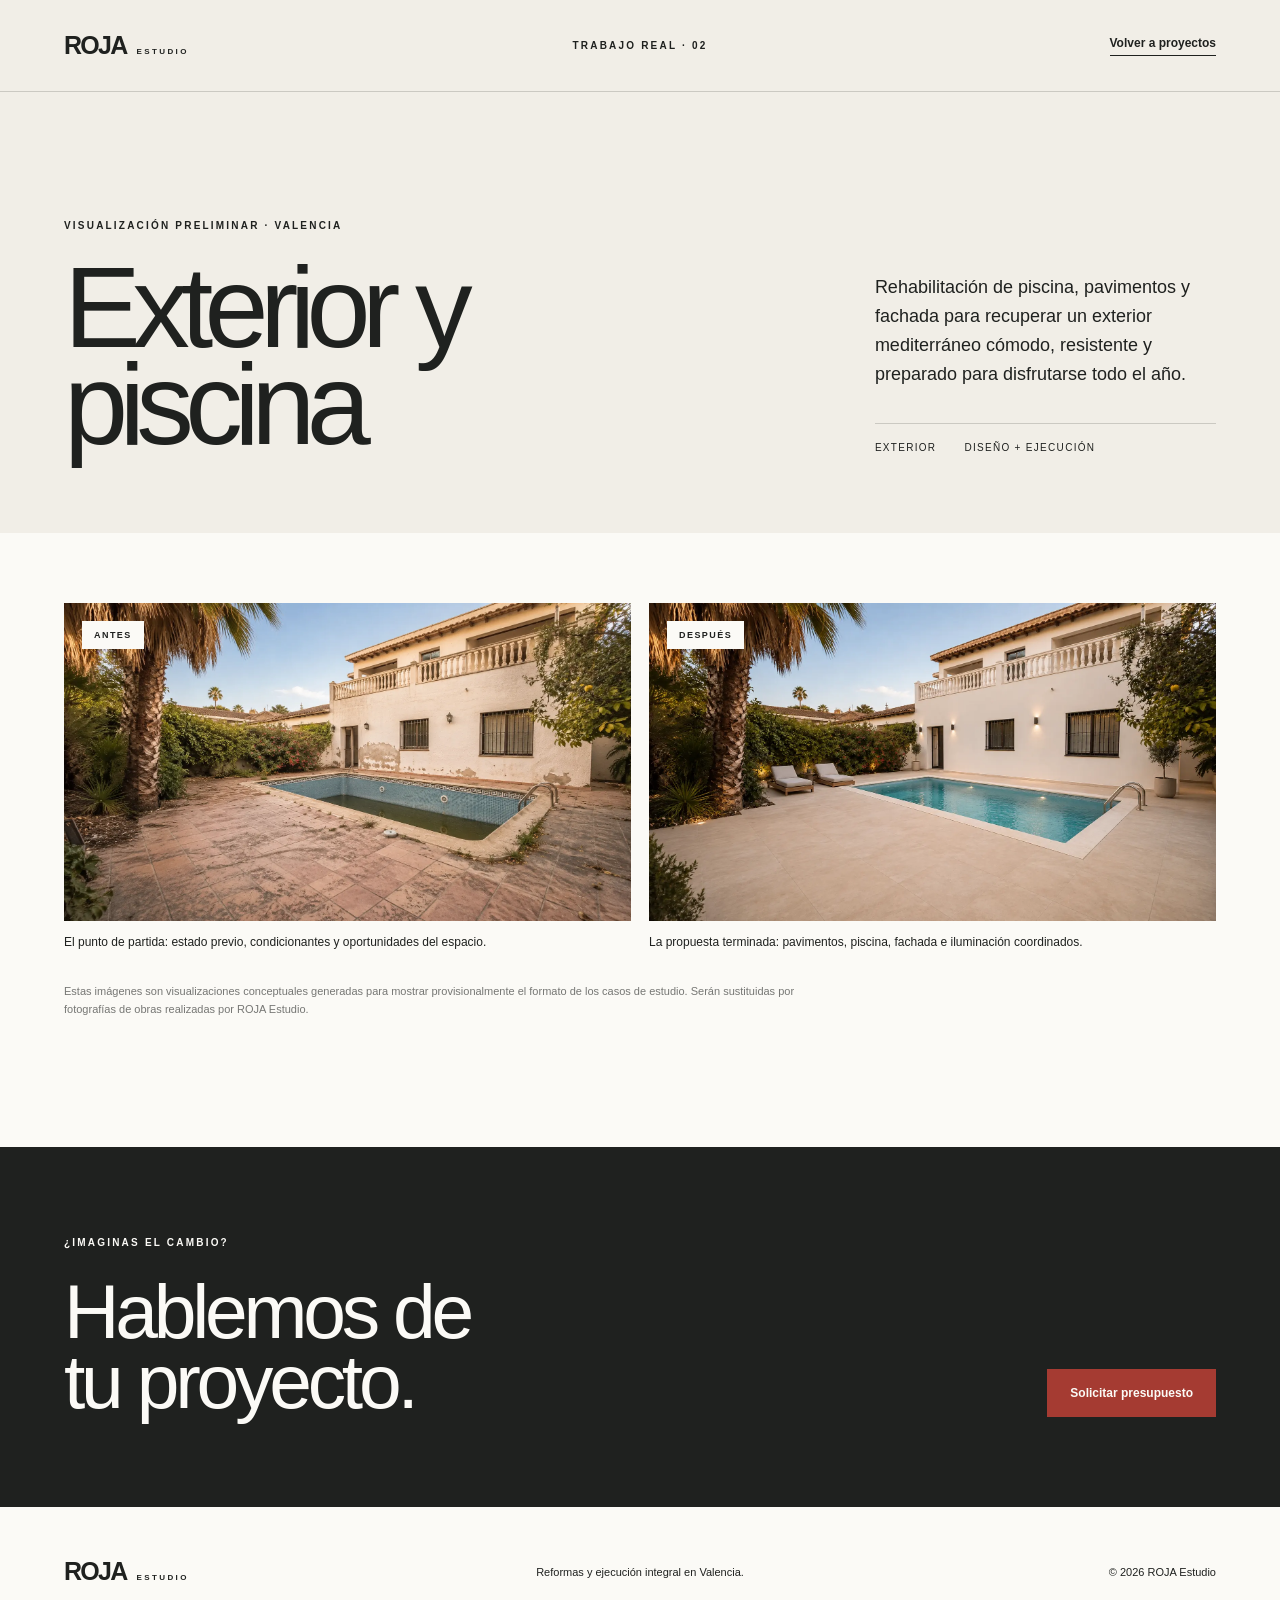
==== proyectos/exterior-piscina/index.html @ 2e9d89d2 "Add files via upload" ====
<!doctype html><html lang="es"><head><meta charset="utf-8"><meta name="viewport" content="width=device-width,initial-scale=1"><title>Exterior y piscina | ROJA Estudio</title><meta name="description" content="Antes y después de la reforma de un exterior y piscina en Valencia."><meta name="robots" content="noindex,nofollow"><link rel="stylesheet" href="../../styles.css"></head><body><main class="project-page">
<header class="site-header project-header"><a class="brand" href="../../" aria-label="ROJA Estudio, inicio"><span>ROJA</span><small>ESTUDIO</small></a><span class="eyebrow" style="margin:0">Trabajo real · 02</span><a class="project-nav-back" href="../../#proyectos">Volver a proyectos</a></header>
<section class="case-hero"><div><p class="eyebrow">Visualización preliminar · Valencia</p><h1>Exterior y piscina</h1></div><div><p class="case-summary">Rehabilitación de piscina, pavimentos y fachada para recuperar un exterior mediterráneo cómodo, resistente y preparado para disfrutarse todo el año.</p><div class="case-meta"><span>Exterior</span><span>Diseño + ejecución</span></div></div></section>
<section class="comparison" aria-label="Antes y después de exterior y piscina"><div class="comparison-grid"><figure><div class="comparison-media"><img src="../../images/piscina-antes.webp" alt="Exterior y piscina antes de la reforma"><span class="comparison-badge">Antes</span></div><figcaption>El punto de partida: estado previo, condicionantes y oportunidades del espacio.</figcaption></figure><figure><div class="comparison-media"><img src="../../images/piscina-despues.webp" alt="Exterior y piscina después de la reforma"><span class="comparison-badge">Después</span></div><figcaption>La propuesta terminada: pavimentos, piscina, fachada e iluminación coordinados.</figcaption></figure></div><p class="case-disclaimer">Estas imágenes son visualizaciones conceptuales generadas para mostrar provisionalmente el formato de los casos de estudio. Serán sustituidas por fotografías de obras realizadas por ROJA Estudio.</p></section>
<section class="case-cta"><div><p class="eyebrow">¿Imaginas el cambio?</p><h2>Hablemos de<br>tu proyecto.</h2></div><a class="button" href="../../#contacto">Solicitar presupuesto</a></section><footer><a class="brand footer-brand" href="../../"><span>ROJA</span><small>ESTUDIO</small></a><p>Reformas y ejecución integral en Valencia.</p><p>© 2026 ROJA Estudio</p></footer></main></body></html>
---- styles.css ----
:root{--red:#a53b32;--ink:#1f211f;--paper:#f1eee7;--paper-2:#e5e0d7;--line:rgba(31,33,31,.18);--white:#fbfaf6}
*{box-sizing:border-box}html{scroll-behavior:smooth}body{margin:0;background:var(--paper);color:var(--ink);font-family:Arial,Helvetica,sans-serif;-webkit-font-smoothing:antialiased}a{color:inherit;text-decoration:none}p,h1,h2,h3{margin-top:0}

.site-header{height:92px;padding:0 clamp(24px,5vw,78px);display:grid;grid-template-columns:1fr auto 1fr;align-items:center;border-bottom:1px solid var(--line);position:relative;z-index:5}.brand{display:inline-flex;align-items:baseline;gap:10px;width:max-content}.brand span{font-size:25px;font-weight:800;letter-spacing:-.07em}.brand small{font-size:8px;letter-spacing:.3em;font-weight:700}nav{display:flex;gap:34px;font-size:13px}nav a,.header-cta{transition:opacity .2s ease}nav a:hover,.header-cta:hover{opacity:.55}.header-cta{justify-self:end;font-size:12px;font-weight:700;border-bottom:1px solid currentColor;padding-bottom:5px}

.hero{min-height:calc(100vh - 92px);display:grid;grid-template-columns:54% 46%}.hero-copy{padding:clamp(70px,9vw,140px) clamp(24px,6vw,100px) 70px clamp(24px,5vw,78px);display:flex;flex-direction:column;justify-content:center}.eyebrow{font-size:10px;text-transform:uppercase;letter-spacing:.22em;font-weight:700;margin-bottom:28px}.hero h1{font-size:clamp(70px,9.4vw,158px);line-height:.82;letter-spacing:-.075em;font-weight:500;margin-bottom:46px}.hero-intro{font-size:clamp(18px,1.6vw,25px);line-height:1.5;max-width:610px;margin-bottom:44px}.hero-actions{display:flex;align-items:center;gap:32px}.button{display:inline-flex;padding:17px 23px;font-size:12px;font-weight:700;transition:transform .2s ease}.button:hover{transform:translateY(-2px)}.button-dark{background:var(--ink);color:var(--white)}.text-link{font-size:12px;font-weight:700;display:flex;gap:12px;align-items:center}.text-link span{font-size:18px;color:var(--red)}

.hero-visual{position:relative;overflow:hidden;background:#d8d3c9;min-height:620px}.plan-grid{position:absolute;inset:0;opacity:.32;background-image:linear-gradient(var(--line) 1px,transparent 1px),linear-gradient(90deg,var(--line) 1px,transparent 1px);background-size:54px 54px}.red-volume{position:absolute;width:58%;height:57%;right:0;top:13%;background:var(--red);display:grid;place-items:center;box-shadow:-24px 28px 0 rgba(31,33,31,.12)}.red-volume span{color:rgba(255,255,255,.84);font-size:clamp(180px,22vw,390px);line-height:1;font-weight:800;letter-spacing:-.13em;transform:translateX(-6%)}.material-card{position:absolute;width:36%;aspect-ratio:1;padding:24px;display:flex;flex-direction:column;justify-content:space-between}.material-card span{font-size:11px;font-weight:700}.material-card small{font-size:9px;text-transform:uppercase;letter-spacing:.2em}.material-stone{left:7%;bottom:8%;background:repeating-linear-gradient(135deg,#cbc4b7 0 2px,#d8d1c5 2px 8px)}.material-line{right:5%;bottom:-6%;background:var(--ink);color:var(--white)}.visual-note{position:absolute;top:9%;left:7%;font-size:11px;text-transform:uppercase;letter-spacing:.15em;line-height:1.6}

.promise{min-height:96px;padding:0 clamp(24px,5vw,78px);border-top:1px solid var(--line);border-bottom:1px solid var(--line);display:grid;grid-template-columns:repeat(4,1fr);align-items:center;gap:24px}.promise p{margin:0;font-size:11px;font-weight:700;text-transform:uppercase;letter-spacing:.08em}.promise p:before{content:"•";color:var(--red);margin-right:12px}

.section{padding:clamp(90px,11vw,180px) clamp(24px,5vw,78px)}.section-heading{display:grid;grid-template-columns:1fr 1.6fr 1fr;gap:48px;align-items:end;margin-bottom:86px}.section-heading .eyebrow{align-self:start}.section h2{font-size:clamp(48px,6.2vw,104px);line-height:.94;letter-spacing:-.065em;font-weight:500;margin-bottom:0}.section-heading>p:last-child,.projects-heading>p{font-size:16px;line-height:1.65;margin-bottom:4px;max-width:440px}.service-grid{display:grid;grid-template-columns:repeat(3,1fr);border-top:1px solid var(--line);border-left:1px solid var(--line)}.service-card{min-height:315px;padding:30px;border-right:1px solid var(--line);border-bottom:1px solid var(--line);display:flex;flex-direction:column;transition:background .25s,color .25s}.service-card:hover{background:var(--red);color:var(--white)}.service-card>span{font-size:10px;font-weight:700;margin-bottom:auto}.service-card h3{font-size:24px;letter-spacing:-.03em;margin-bottom:18px}.service-card p{font-size:14px;line-height:1.65;margin-bottom:0;max-width:340px;opacity:.8}

.process{background:var(--ink);color:var(--white);display:grid;grid-template-columns:.75fr 1.25fr;gap:8vw}.process-title h2{max-width:620px}.process-list{border-top:1px solid rgba(255,255,255,.25)}.process-list article{display:grid;grid-template-columns:52px 150px 1fr;gap:20px;padding:28px 0;border-bottom:1px solid rgba(255,255,255,.25);align-items:baseline}.process-list span{color:#d7756c;font-size:10px}.process-list h3{font-size:20px;margin:0}.process-list p{font-size:14px;line-height:1.6;opacity:.68;margin:0}

.projects{background:var(--white)}.projects-heading{display:grid;grid-template-columns:1.7fr .7fr;gap:8vw;align-items:end;margin-bottom:70px}.projects-heading h2{max-width:1050px}.project-grid{display:grid;grid-template-columns:1.3fr .7fr;grid-template-rows:repeat(2,280px);gap:16px}.project-large{grid-row:1/3}.project-photo{height:100%;padding:28px;position:relative;overflow:hidden;display:flex;flex-direction:column;justify-content:flex-end;color:var(--white);background:var(--ink)}.project-photo:after{content:"";position:absolute;inset:0;background:linear-gradient(180deg,rgba(20,20,18,.05) 30%,rgba(20,20,18,.78) 100%);z-index:1}.project-photo img{position:absolute;inset:0;width:100%;height:100%;object-fit:cover;transition:transform .55s ease}.project:hover .project-photo img{transform:scale(1.025)}.project-photo span,.project-photo strong,.project-photo small{position:relative;z-index:2}.project-photo span{position:absolute;left:28px;top:28px;font-size:10px;text-transform:uppercase;letter-spacing:.14em}.project-photo strong{font-size:clamp(24px,3vw,46px);letter-spacing:-.04em;margin-bottom:8px;font-weight:500}.project-photo small{font-size:10px;text-transform:uppercase;letter-spacing:.12em}.concept-note{font-size:10px;line-height:1.5;letter-spacing:.08em;text-transform:uppercase;opacity:.58;margin:22px 0 0}

.audiences{background:var(--paper-2)}.audience-list{display:grid;grid-template-columns:repeat(3,1fr);margin-top:60px}.audience-list article{padding:38px 44px 48px 0;border-top:1px solid var(--line)}.audience-list article+article{border-left:1px solid var(--line);padding-left:44px}.audience-list span{font-size:10px;color:var(--red)}.audience-list h3{font-size:clamp(30px,3.2vw,52px);letter-spacing:-.055em;margin:68px 0 18px;font-weight:500}.audience-list p{max-width:330px;font-size:14px;line-height:1.6;margin:0}

.about{display:grid;grid-template-columns:.8fr 1.2fr;gap:10vw;align-items:center}.about-mark{font-size:clamp(170px,24vw,430px);line-height:.64;letter-spacing:-.14em;font-weight:800;color:var(--red)}.about-copy h2{margin-bottom:42px}.about-copy>p:not(.eyebrow){max-width:690px;font-size:16px;line-height:1.7}.about-copy .about-lead{font-size:clamp(22px,2.2vw,34px)!important;line-height:1.35!important;letter-spacing:-.025em}

.contact{padding:clamp(90px,12vw,190px) clamp(24px,5vw,78px) 70px;background:var(--red);color:var(--white);display:grid;grid-template-columns:1.05fr .95fr;gap:8vw}.contact h2{font-size:clamp(58px,7.4vw,125px);line-height:.88;letter-spacing:-.075em;font-weight:500;max-width:1050px;margin-bottom:50px}.contact-intro>p:not(.eyebrow){max-width:580px;font-size:18px;line-height:1.6}.contact-intro a{border-bottom:1px solid currentColor}.budget-form{align-self:end;display:grid;gap:20px}.budget-form label{display:grid;gap:9px;font-size:10px;text-transform:uppercase;letter-spacing:.13em}.budget-form input,.budget-form select,.budget-form textarea{width:100%;border:0;border-bottom:1px solid rgba(255,255,255,.55);background:transparent;color:var(--white);padding:12px 0;font:inherit;font-size:15px;letter-spacing:0;text-transform:none;border-radius:0;outline:none}.budget-form input:focus,.budget-form select:focus,.budget-form textarea:focus{border-color:var(--white)}.budget-form option{color:var(--ink)}.budget-form textarea{resize:vertical;min-height:112px}.form-row{display:grid;grid-template-columns:1fr 1fr;gap:24px}.form-consent{grid-template-columns:auto 1fr!important;align-items:start;text-transform:none!important;letter-spacing:0!important;font-size:12px!important;line-height:1.4}.form-consent input{width:15px;height:15px;margin:1px 0 0}.form-trap{position:absolute!important;left:-9999px!important}.form-button{border:0;background:var(--white);color:var(--ink);width:max-content;cursor:pointer}.contact-meta{grid-column:1/-1;border-top:1px solid rgba(255,255,255,.4);margin-top:40px;padding-top:22px;display:flex;justify-content:space-between;font-size:10px;text-transform:uppercase;letter-spacing:.15em}

.project-page{background:var(--white)}.project-header{background:var(--paper)}.project-nav-back{justify-self:end;font-size:12px;font-weight:700;border-bottom:1px solid currentColor;padding-bottom:5px}.case-hero{padding:clamp(90px,10vw,160px) clamp(24px,5vw,78px) 80px;background:var(--paper);display:grid;grid-template-columns:1.35fr .65fr;gap:8vw;align-items:end}.case-hero h1{font-size:clamp(64px,9vw,150px);line-height:.84;letter-spacing:-.075em;font-weight:500;margin-bottom:0}.case-summary{font-size:18px;line-height:1.6;max-width:520px}.case-meta{margin-top:34px;padding-top:18px;border-top:1px solid var(--line);display:flex;gap:28px;font-size:10px;text-transform:uppercase;letter-spacing:.13em}.comparison{padding:70px clamp(24px,5vw,78px) clamp(90px,10vw,150px)}.comparison-grid{display:grid;grid-template-columns:1fr 1fr;gap:18px}.comparison figure{margin:0}.comparison-media{position:relative;aspect-ratio:16/9;overflow:hidden;background:#d3cec4}.comparison-media img{width:100%;height:100%;object-fit:cover;display:block}.comparison-badge{position:absolute;left:18px;top:18px;background:var(--white);padding:9px 12px;font-size:9px;text-transform:uppercase;letter-spacing:.16em;font-weight:700}.comparison figcaption{font-size:12px;line-height:1.5;margin-top:12px}.case-disclaimer{margin:32px 0 0;max-width:760px;font-size:11px;line-height:1.6;opacity:.6}.case-cta{padding:90px clamp(24px,5vw,78px);background:var(--ink);color:var(--white);display:flex;align-items:end;justify-content:space-between;gap:30px}.case-cta h2{font-size:clamp(46px,6vw,92px);line-height:.92;letter-spacing:-.055em;font-weight:500;margin:0}.case-cta .button{background:var(--red);color:var(--white)}

.form-response{min-height:100vh;padding:52px clamp(24px,5vw,78px);display:flex;flex-direction:column}.form-response section{margin:auto 0;max-width:1050px}.form-response h1{font-size:clamp(64px,9vw,145px);line-height:.86;letter-spacing:-.075em;font-weight:500;margin-bottom:38px}.form-response section>p:not(.eyebrow){font-size:19px;line-height:1.6;max-width:690px;margin-bottom:36px}

footer{min-height:130px;padding:0 clamp(24px,5vw,78px);display:grid;grid-template-columns:1fr auto 1fr;align-items:center;font-size:11px}.footer-brand{justify-self:start}footer p{margin:0}footer p:last-child{justify-self:end}

@media(max-width:980px){.site-header{grid-template-columns:1fr auto}nav{display:none}.hero{grid-template-columns:1fr}.hero-copy{min-height:720px}.hero-visual{min-height:680px}.promise{grid-template-columns:repeat(2,1fr);padding-top:24px;padding-bottom:24px;gap:22px}.section-heading{grid-template-columns:1fr}.section-heading .eyebrow{margin-bottom:0}.service-grid{grid-template-columns:repeat(2,1fr)}.process,.about,.contact,.case-hero{grid-template-columns:1fr}.about-mark{font-size:230px}.projects-heading{grid-template-columns:1fr}.comparison-grid{grid-template-columns:1fr}}
@media(max-width:640px){.site-header{height:74px;padding:0 20px}.header-cta{font-size:10px}.project-nav-back{font-size:10px}.hero{min-height:auto}.hero-copy{min-height:650px;padding:72px 22px 60px}.hero h1{font-size:clamp(65px,22vw,98px);margin-bottom:36px}.hero-intro{font-size:18px}.hero-actions{align-items:flex-start;flex-direction:column}.hero-visual{min-height:540px}.red-volume{width:64%;height:54%}.material-card{width:43%}.promise{grid-template-columns:1fr}.section{padding:92px 22px}.section-heading{margin-bottom:52px;gap:26px}.section h2{font-size:54px}.service-grid{grid-template-columns:1fr}.service-card{min-height:275px}.process{gap:58px}.process-list article{grid-template-columns:36px 1fr}.process-list p{grid-column:2}.project-grid{grid-template-columns:1fr;grid-template-rows:420px 260px 260px}.project-large{grid-row:auto}.audience-list{grid-template-columns:1fr}.audience-list article+article{border-left:0;padding-left:0}.audience-list h3{margin-top:48px}.about-mark{font-size:190px}.contact{padding:100px 22px 50px}.contact h2{font-size:59px}.form-row{grid-template-columns:1fr}.contact-meta{flex-direction:column;gap:12px}.case-hero{padding:80px 22px 58px}.case-hero h1{font-size:64px}.comparison{padding:40px 22px 90px}.case-meta{flex-direction:column;gap:8px}.case-cta{align-items:flex-start;flex-direction:column;padding:70px 22px}footer{grid-template-columns:1fr;gap:18px;padding:35px 22px}footer p:last-child{justify-self:start}}
@media(prefers-reduced-motion:reduce){html{scroll-behavior:auto}*,*:before,*:after{transition:none!important}}
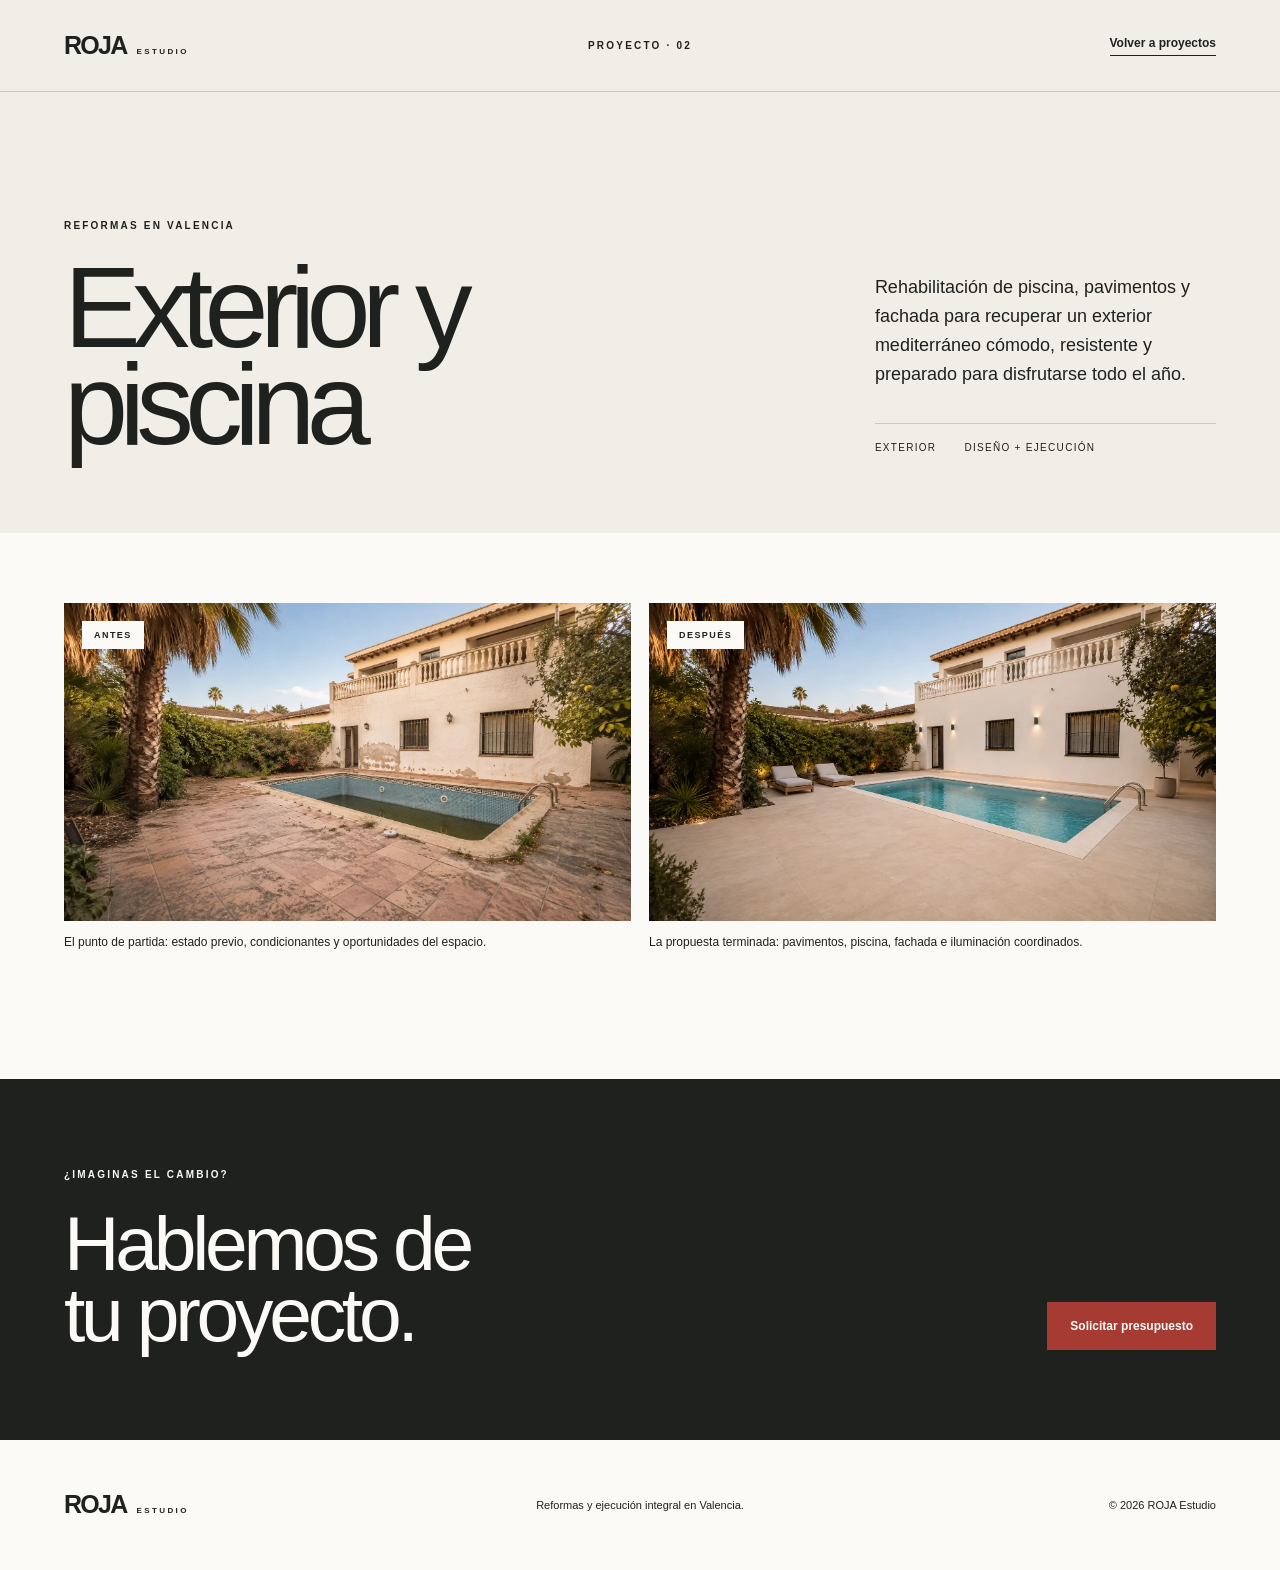
==== commit 7a675093: "Add files via upload" ====
--- a/proyectos/exterior-piscina/index.html
+++ b/proyectos/exterior-piscina/index.html
@@ -1,5 +1,5 @@
-<!doctype html><html lang="es"><head><meta charset="utf-8"><meta name="viewport" content="width=device-width,initial-scale=1"><title>Exterior y piscina | ROJA Estudio</title><meta name="description" content="Antes y después de la reforma de un exterior y piscina en Valencia."><meta name="robots" content="noindex,nofollow"><link rel="stylesheet" href="../../styles.css"></head><body><main class="project-page">
-<header class="site-header project-header"><a class="brand" href="../../" aria-label="ROJA Estudio, inicio"><span>ROJA</span><small>ESTUDIO</small></a><span class="eyebrow" style="margin:0">Trabajo real · 02</span><a class="project-nav-back" href="../../#proyectos">Volver a proyectos</a></header>
-<section class="case-hero"><div><p class="eyebrow">Visualización preliminar · Valencia</p><h1>Exterior y piscina</h1></div><div><p class="case-summary">Rehabilitación de piscina, pavimentos y fachada para recuperar un exterior mediterráneo cómodo, resistente y preparado para disfrutarse todo el año.</p><div class="case-meta"><span>Exterior</span><span>Diseño + ejecución</span></div></div></section>
-<section class="comparison" aria-label="Antes y después de exterior y piscina"><div class="comparison-grid"><figure><div class="comparison-media"><img src="../../images/piscina-antes.webp" alt="Exterior y piscina antes de la reforma"><span class="comparison-badge">Antes</span></div><figcaption>El punto de partida: estado previo, condicionantes y oportunidades del espacio.</figcaption></figure><figure><div class="comparison-media"><img src="../../images/piscina-despues.webp" alt="Exterior y piscina después de la reforma"><span class="comparison-badge">Después</span></div><figcaption>La propuesta terminada: pavimentos, piscina, fachada e iluminación coordinados.</figcaption></figure></div><p class="case-disclaimer">Estas imágenes son visualizaciones conceptuales generadas para mostrar provisionalmente el formato de los casos de estudio. Serán sustituidas por fotografías de obras realizadas por ROJA Estudio.</p></section>
+<!doctype html><html lang="es"><head><meta charset="utf-8"><meta name="viewport" content="width=device-width,initial-scale=1"><title>Exterior y piscina | ROJA Estudio</title><meta name="description" content="Antes y después de la reforma de un exterior y piscina en Valencia."><meta name="robots" content="noindex,nofollow"><link rel="stylesheet" href="/styles.css?v=20260818-2"></head><body><main class="project-page">
+<header class="site-header project-header"><a class="brand" href="/" aria-label="ROJA Estudio, inicio"><span>ROJA</span><small>ESTUDIO</small></a><span class="eyebrow" style="margin:0">Proyecto · 02</span><a class="project-nav-back" href="/#proyectos">Volver a proyectos</a></header>
+<section class="case-hero"><div><p class="eyebrow">Reformas en Valencia</p><h1>Exterior y piscina</h1></div><div><p class="case-summary">Rehabilitación de piscina, pavimentos y fachada para recuperar un exterior mediterráneo cómodo, resistente y preparado para disfrutarse todo el año.</p><div class="case-meta"><span>Exterior</span><span>Diseño + ejecución</span></div></div></section>
+<section class="comparison" aria-label="Antes y después de exterior y piscina"><div class="comparison-grid"><figure><div class="comparison-media"><img src="/images/piscina-antes.webp" alt="Exterior y piscina antes de la reforma"><span class="comparison-badge">Antes</span></div><figcaption>El punto de partida: estado previo, condicionantes y oportunidades del espacio.</figcaption></figure><figure><div class="comparison-media"><img src="/images/piscina-despues.webp" alt="Exterior y piscina después de la reforma"><span class="comparison-badge">Después</span></div><figcaption>La propuesta terminada: pavimentos, piscina, fachada e iluminación coordinados.</figcaption></figure></div></section>
 <section class="case-cta"><div><p class="eyebrow">¿Imaginas el cambio?</p><h2>Hablemos de<br>tu proyecto.</h2></div><a class="button" href="../../#contacto">Solicitar presupuesto</a></section><footer><a class="brand footer-brand" href="../../"><span>ROJA</span><small>ESTUDIO</small></a><p>Reformas y ejecución integral en Valencia.</p><p>© 2026 ROJA Estudio</p></footer></main></body></html>
--- a/styles.css
+++ b/styles.css
@@ -19,7 +19,7 @@
 
 .about{display:grid;grid-template-columns:.8fr 1.2fr;gap:10vw;align-items:center}.about-mark{font-size:clamp(170px,24vw,430px);line-height:.64;letter-spacing:-.14em;font-weight:800;color:var(--red)}.about-copy h2{margin-bottom:42px}.about-copy>p:not(.eyebrow){max-width:690px;font-size:16px;line-height:1.7}.about-copy .about-lead{font-size:clamp(22px,2.2vw,34px)!important;line-height:1.35!important;letter-spacing:-.025em}
 
-.contact{padding:clamp(90px,12vw,190px) clamp(24px,5vw,78px) 70px;background:var(--red);color:var(--white);display:grid;grid-template-columns:1.05fr .95fr;gap:8vw}.contact h2{font-size:clamp(58px,7.4vw,125px);line-height:.88;letter-spacing:-.075em;font-weight:500;max-width:1050px;margin-bottom:50px}.contact-intro>p:not(.eyebrow){max-width:580px;font-size:18px;line-height:1.6}.contact-intro a{border-bottom:1px solid currentColor}.budget-form{align-self:end;display:grid;gap:20px}.budget-form label{display:grid;gap:9px;font-size:10px;text-transform:uppercase;letter-spacing:.13em}.budget-form input,.budget-form select,.budget-form textarea{width:100%;border:0;border-bottom:1px solid rgba(255,255,255,.55);background:transparent;color:var(--white);padding:12px 0;font:inherit;font-size:15px;letter-spacing:0;text-transform:none;border-radius:0;outline:none}.budget-form input:focus,.budget-form select:focus,.budget-form textarea:focus{border-color:var(--white)}.budget-form option{color:var(--ink)}.budget-form textarea{resize:vertical;min-height:112px}.form-row{display:grid;grid-template-columns:1fr 1fr;gap:24px}.form-consent{grid-template-columns:auto 1fr!important;align-items:start;text-transform:none!important;letter-spacing:0!important;font-size:12px!important;line-height:1.4}.form-consent input{width:15px;height:15px;margin:1px 0 0}.form-trap{position:absolute!important;left:-9999px!important}.form-button{border:0;background:var(--white);color:var(--ink);width:max-content;cursor:pointer}.contact-meta{grid-column:1/-1;border-top:1px solid rgba(255,255,255,.4);margin-top:40px;padding-top:22px;display:flex;justify-content:space-between;font-size:10px;text-transform:uppercase;letter-spacing:.15em}
+.contact{padding:clamp(90px,12vw,190px) clamp(24px,5vw,78px) 70px;background:var(--red);color:var(--white);display:grid;grid-template-columns:1.05fr .95fr;gap:8vw}.contact h2{font-size:clamp(58px,7.4vw,125px);line-height:.88;letter-spacing:-.075em;font-weight:500;max-width:1050px;margin-bottom:50px}.contact-intro>p:not(.eyebrow){max-width:580px;font-size:18px;line-height:1.6}.contact-intro a{border-bottom:1px solid currentColor}.budget-form{align-self:end;display:grid;gap:18px;padding:clamp(24px,3vw,40px);border:1px solid rgba(255,255,255,.3);background:rgba(87,16,12,.13);box-shadow:0 24px 70px rgba(54,10,8,.12)}.budget-form label{display:grid;gap:9px;font-size:10px;text-transform:uppercase;letter-spacing:.13em}.budget-form input,.budget-form select,.budget-form textarea{width:100%;min-height:48px;border:1px solid rgba(255,255,255,.34);background:rgba(255,255,255,.07);color:var(--white);padding:13px 14px;font:inherit;font-size:15px;letter-spacing:0;text-transform:none;border-radius:0;outline:none;transition:border-color .2s ease,background .2s ease}.budget-form input:focus,.budget-form select:focus,.budget-form textarea:focus{border-color:var(--white);background:rgba(255,255,255,.12)}.budget-form option{color:var(--ink);background:var(--white)}.budget-form textarea{resize:vertical;min-height:132px}.form-row{display:grid;grid-template-columns:1fr 1fr;gap:16px}.form-consent{grid-template-columns:auto 1fr!important;align-items:start;text-transform:none!important;letter-spacing:0!important;font-size:12px!important;line-height:1.4}.form-consent input{width:16px;height:16px;min-height:0;margin:1px 0 0;padding:0;accent-color:var(--ink)}.form-trap{position:absolute!important;left:-9999px!important}.form-button{border:0;background:var(--white);color:var(--ink);width:100%;justify-content:center;cursor:pointer;margin-top:2px}.contact-meta{grid-column:1/-1;border-top:1px solid rgba(255,255,255,.4);margin-top:40px;padding-top:22px;display:flex;justify-content:space-between;font-size:10px;text-transform:uppercase;letter-spacing:.15em}
 
 .project-page{background:var(--white)}.project-header{background:var(--paper)}.project-nav-back{justify-self:end;font-size:12px;font-weight:700;border-bottom:1px solid currentColor;padding-bottom:5px}.case-hero{padding:clamp(90px,10vw,160px) clamp(24px,5vw,78px) 80px;background:var(--paper);display:grid;grid-template-columns:1.35fr .65fr;gap:8vw;align-items:end}.case-hero h1{font-size:clamp(64px,9vw,150px);line-height:.84;letter-spacing:-.075em;font-weight:500;margin-bottom:0}.case-summary{font-size:18px;line-height:1.6;max-width:520px}.case-meta{margin-top:34px;padding-top:18px;border-top:1px solid var(--line);display:flex;gap:28px;font-size:10px;text-transform:uppercase;letter-spacing:.13em}.comparison{padding:70px clamp(24px,5vw,78px) clamp(90px,10vw,150px)}.comparison-grid{display:grid;grid-template-columns:1fr 1fr;gap:18px}.comparison figure{margin:0}.comparison-media{position:relative;aspect-ratio:16/9;overflow:hidden;background:#d3cec4}.comparison-media img{width:100%;height:100%;object-fit:cover;display:block}.comparison-badge{position:absolute;left:18px;top:18px;background:var(--white);padding:9px 12px;font-size:9px;text-transform:uppercase;letter-spacing:.16em;font-weight:700}.comparison figcaption{font-size:12px;line-height:1.5;margin-top:12px}.case-disclaimer{margin:32px 0 0;max-width:760px;font-size:11px;line-height:1.6;opacity:.6}.case-cta{padding:90px clamp(24px,5vw,78px);background:var(--ink);color:var(--white);display:flex;align-items:end;justify-content:space-between;gap:30px}.case-cta h2{font-size:clamp(46px,6vw,92px);line-height:.92;letter-spacing:-.055em;font-weight:500;margin:0}.case-cta .button{background:var(--red);color:var(--white)}
 
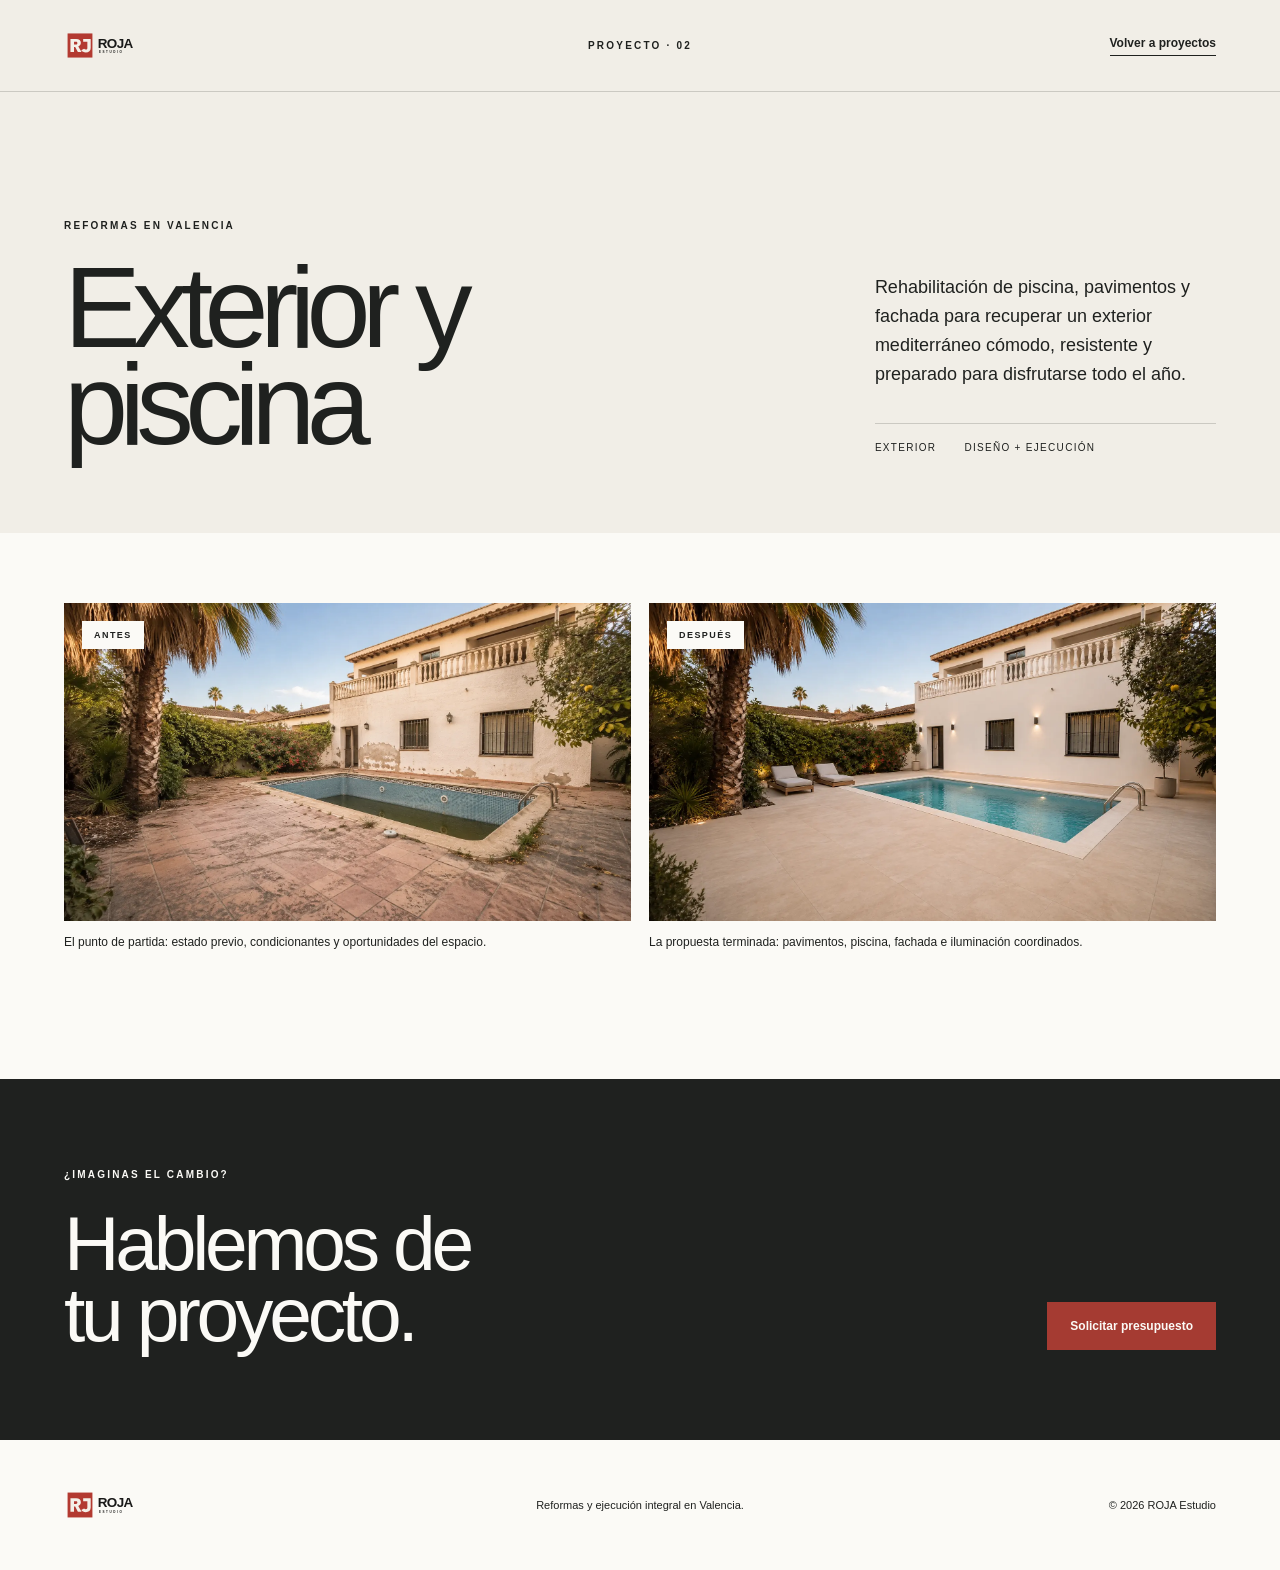
==== commit cf44e88d: "Add files via upload" ====
--- a/proyectos/exterior-piscina/index.html
+++ b/proyectos/exterior-piscina/index.html
@@ -1,5 +1,5 @@
-<!doctype html><html lang="es"><head><meta charset="utf-8"><meta name="viewport" content="width=device-width,initial-scale=1"><title>Exterior y piscina | ROJA Estudio</title><meta name="description" content="Antes y después de la reforma de un exterior y piscina en Valencia."><meta name="robots" content="noindex,nofollow"><link rel="stylesheet" href="/styles.css?v=20260818-2"></head><body><main class="project-page">
-<header class="site-header project-header"><a class="brand" href="/" aria-label="ROJA Estudio, inicio"><span>ROJA</span><small>ESTUDIO</small></a><span class="eyebrow" style="margin:0">Proyecto · 02</span><a class="project-nav-back" href="/#proyectos">Volver a proyectos</a></header>
+<!doctype html><html lang="es"><head><meta charset="utf-8"><meta name="viewport" content="width=device-width,initial-scale=1"><title>Exterior y piscina | ROJA Estudio</title><meta name="description" content="Antes y después de la reforma de un exterior y piscina en Valencia."><meta name="robots" content="noindex,nofollow"><link rel="icon" href="/assets/brand/roja-rj-separado.svg" type="image/svg+xml"><link rel="stylesheet" href="/styles.css?v=20260818-3"></head><body><main class="project-page">
+<header class="site-header project-header"><a class="brand" href="/" aria-label="ROJA Estudio, inicio"><img src="/assets/brand/roja-logo-horizontal-rj-separado-dark.svg" alt="ROJA Estudio"></a><span class="eyebrow" style="margin:0">Proyecto · 02</span><a class="project-nav-back" href="/#proyectos">Volver a proyectos</a></header>
 <section class="case-hero"><div><p class="eyebrow">Reformas en Valencia</p><h1>Exterior y piscina</h1></div><div><p class="case-summary">Rehabilitación de piscina, pavimentos y fachada para recuperar un exterior mediterráneo cómodo, resistente y preparado para disfrutarse todo el año.</p><div class="case-meta"><span>Exterior</span><span>Diseño + ejecución</span></div></div></section>
 <section class="comparison" aria-label="Antes y después de exterior y piscina"><div class="comparison-grid"><figure><div class="comparison-media"><img src="/images/piscina-antes.webp" alt="Exterior y piscina antes de la reforma"><span class="comparison-badge">Antes</span></div><figcaption>El punto de partida: estado previo, condicionantes y oportunidades del espacio.</figcaption></figure><figure><div class="comparison-media"><img src="/images/piscina-despues.webp" alt="Exterior y piscina después de la reforma"><span class="comparison-badge">Después</span></div><figcaption>La propuesta terminada: pavimentos, piscina, fachada e iluminación coordinados.</figcaption></figure></div></section>
-<section class="case-cta"><div><p class="eyebrow">¿Imaginas el cambio?</p><h2>Hablemos de<br>tu proyecto.</h2></div><a class="button" href="../../#contacto">Solicitar presupuesto</a></section><footer><a class="brand footer-brand" href="../../"><span>ROJA</span><small>ESTUDIO</small></a><p>Reformas y ejecución integral en Valencia.</p><p>© 2026 ROJA Estudio</p></footer></main></body></html>
+<section class="case-cta"><div><p class="eyebrow">¿Imaginas el cambio?</p><h2>Hablemos de<br>tu proyecto.</h2></div><a class="button" href="../../#contacto">Solicitar presupuesto</a></section><footer><a class="brand footer-brand" href="../../"><img src="/assets/brand/roja-logo-horizontal-rj-separado-dark.svg" alt="ROJA Estudio"></a><p>Reformas y ejecución integral en Valencia.</p><p>© 2026 ROJA Estudio</p></footer></main></body></html>
--- a/styles.css
+++ b/styles.css
@@ -1,11 +1,11 @@
 :root{--red:#a53b32;--ink:#1f211f;--paper:#f1eee7;--paper-2:#e5e0d7;--line:rgba(31,33,31,.18);--white:#fbfaf6}
 *{box-sizing:border-box}html{scroll-behavior:smooth}body{margin:0;background:var(--paper);color:var(--ink);font-family:Arial,Helvetica,sans-serif;-webkit-font-smoothing:antialiased}a{color:inherit;text-decoration:none}p,h1,h2,h3{margin-top:0}
 
-.site-header{height:92px;padding:0 clamp(24px,5vw,78px);display:grid;grid-template-columns:1fr auto 1fr;align-items:center;border-bottom:1px solid var(--line);position:relative;z-index:5}.brand{display:inline-flex;align-items:baseline;gap:10px;width:max-content}.brand span{font-size:25px;font-weight:800;letter-spacing:-.07em}.brand small{font-size:8px;letter-spacing:.3em;font-weight:700}nav{display:flex;gap:34px;font-size:13px}nav a,.header-cta{transition:opacity .2s ease}nav a:hover,.header-cta:hover{opacity:.55}.header-cta{justify-self:end;font-size:12px;font-weight:700;border-bottom:1px solid currentColor;padding-bottom:5px}
+.site-header{height:92px;padding:0 clamp(24px,5vw,78px);display:grid;grid-template-columns:1fr auto 1fr;align-items:center;border-bottom:1px solid var(--line);position:relative;z-index:5}.brand{display:inline-flex;align-items:center;width:max-content}.brand img{display:block;width:142px;height:auto}.brand span{font-size:25px;font-weight:800;letter-spacing:-.07em}.brand small{font-size:8px;letter-spacing:.3em;font-weight:700}nav{display:flex;gap:34px;font-size:13px}nav a,.header-cta{transition:opacity .2s ease}nav a:hover,.header-cta:hover{opacity:.55}.header-cta{justify-self:end;font-size:12px;font-weight:700;border-bottom:1px solid currentColor;padding-bottom:5px}
 
 .hero{min-height:calc(100vh - 92px);display:grid;grid-template-columns:54% 46%}.hero-copy{padding:clamp(70px,9vw,140px) clamp(24px,6vw,100px) 70px clamp(24px,5vw,78px);display:flex;flex-direction:column;justify-content:center}.eyebrow{font-size:10px;text-transform:uppercase;letter-spacing:.22em;font-weight:700;margin-bottom:28px}.hero h1{font-size:clamp(70px,9.4vw,158px);line-height:.82;letter-spacing:-.075em;font-weight:500;margin-bottom:46px}.hero-intro{font-size:clamp(18px,1.6vw,25px);line-height:1.5;max-width:610px;margin-bottom:44px}.hero-actions{display:flex;align-items:center;gap:32px}.button{display:inline-flex;padding:17px 23px;font-size:12px;font-weight:700;transition:transform .2s ease}.button:hover{transform:translateY(-2px)}.button-dark{background:var(--ink);color:var(--white)}.text-link{font-size:12px;font-weight:700;display:flex;gap:12px;align-items:center}.text-link span{font-size:18px;color:var(--red)}
 
-.hero-visual{position:relative;overflow:hidden;background:#d8d3c9;min-height:620px}.plan-grid{position:absolute;inset:0;opacity:.32;background-image:linear-gradient(var(--line) 1px,transparent 1px),linear-gradient(90deg,var(--line) 1px,transparent 1px);background-size:54px 54px}.red-volume{position:absolute;width:58%;height:57%;right:0;top:13%;background:var(--red);display:grid;place-items:center;box-shadow:-24px 28px 0 rgba(31,33,31,.12)}.red-volume span{color:rgba(255,255,255,.84);font-size:clamp(180px,22vw,390px);line-height:1;font-weight:800;letter-spacing:-.13em;transform:translateX(-6%)}.material-card{position:absolute;width:36%;aspect-ratio:1;padding:24px;display:flex;flex-direction:column;justify-content:space-between}.material-card span{font-size:11px;font-weight:700}.material-card small{font-size:9px;text-transform:uppercase;letter-spacing:.2em}.material-stone{left:7%;bottom:8%;background:repeating-linear-gradient(135deg,#cbc4b7 0 2px,#d8d1c5 2px 8px)}.material-line{right:5%;bottom:-6%;background:var(--ink);color:var(--white)}.visual-note{position:absolute;top:9%;left:7%;font-size:11px;text-transform:uppercase;letter-spacing:.15em;line-height:1.6}
+.hero-visual{position:relative;overflow:hidden;background:#d8d3c9;min-height:620px}.plan-grid{position:absolute;inset:0;opacity:.32;background-image:linear-gradient(var(--line) 1px,transparent 1px),linear-gradient(90deg,var(--line) 1px,transparent 1px);background-size:54px 54px}.red-volume{position:absolute;width:58%;height:57%;right:0;top:13%;background:var(--red);display:grid;place-items:center;box-shadow:-24px 28px 0 rgba(31,33,31,.12)}.hero-monogram{width:86%;height:86%;object-fit:contain;display:block}.material-card{position:absolute;width:36%;aspect-ratio:1;padding:24px;display:flex;flex-direction:column;justify-content:space-between}.material-card span{font-size:11px;font-weight:700}.material-card small{font-size:9px;text-transform:uppercase;letter-spacing:.2em}.material-stone{left:7%;bottom:8%;background:repeating-linear-gradient(135deg,#cbc4b7 0 2px,#d8d1c5 2px 8px)}.material-line{right:5%;bottom:-6%;background:var(--ink);color:var(--white)}.visual-note{position:absolute;top:9%;left:7%;font-size:11px;text-transform:uppercase;letter-spacing:.15em;line-height:1.6}
 
 .promise{min-height:96px;padding:0 clamp(24px,5vw,78px);border-top:1px solid var(--line);border-bottom:1px solid var(--line);display:grid;grid-template-columns:repeat(4,1fr);align-items:center;gap:24px}.promise p{margin:0;font-size:11px;font-weight:700;text-transform:uppercase;letter-spacing:.08em}.promise p:before{content:"•";color:var(--red);margin-right:12px}
 
@@ -17,7 +17,7 @@
 
 .audiences{background:var(--paper-2)}.audience-list{display:grid;grid-template-columns:repeat(3,1fr);margin-top:60px}.audience-list article{padding:38px 44px 48px 0;border-top:1px solid var(--line)}.audience-list article+article{border-left:1px solid var(--line);padding-left:44px}.audience-list span{font-size:10px;color:var(--red)}.audience-list h3{font-size:clamp(30px,3.2vw,52px);letter-spacing:-.055em;margin:68px 0 18px;font-weight:500}.audience-list p{max-width:330px;font-size:14px;line-height:1.6;margin:0}
 
-.about{display:grid;grid-template-columns:.8fr 1.2fr;gap:10vw;align-items:center}.about-mark{font-size:clamp(170px,24vw,430px);line-height:.64;letter-spacing:-.14em;font-weight:800;color:var(--red)}.about-copy h2{margin-bottom:42px}.about-copy>p:not(.eyebrow){max-width:690px;font-size:16px;line-height:1.7}.about-copy .about-lead{font-size:clamp(22px,2.2vw,34px)!important;line-height:1.35!important;letter-spacing:-.025em}
+.about{display:grid;grid-template-columns:.8fr 1.2fr;gap:10vw;align-items:center}.about-mark{width:min(100%,430px)}.about-mark img{display:block;width:100%;height:auto}.about-copy h2{margin-bottom:42px}.about-copy>p:not(.eyebrow){max-width:690px;font-size:16px;line-height:1.7}.about-copy .about-lead{font-size:clamp(22px,2.2vw,34px)!important;line-height:1.35!important;letter-spacing:-.025em}
 
 .contact{padding:clamp(90px,12vw,190px) clamp(24px,5vw,78px) 70px;background:var(--red);color:var(--white);display:grid;grid-template-columns:1.05fr .95fr;gap:8vw}.contact h2{font-size:clamp(58px,7.4vw,125px);line-height:.88;letter-spacing:-.075em;font-weight:500;max-width:1050px;margin-bottom:50px}.contact-intro>p:not(.eyebrow){max-width:580px;font-size:18px;line-height:1.6}.contact-intro a{border-bottom:1px solid currentColor}.budget-form{align-self:end;display:grid;gap:18px;padding:clamp(24px,3vw,40px);border:1px solid rgba(255,255,255,.3);background:rgba(87,16,12,.13);box-shadow:0 24px 70px rgba(54,10,8,.12)}.budget-form label{display:grid;gap:9px;font-size:10px;text-transform:uppercase;letter-spacing:.13em}.budget-form input,.budget-form select,.budget-form textarea{width:100%;min-height:48px;border:1px solid rgba(255,255,255,.34);background:rgba(255,255,255,.07);color:var(--white);padding:13px 14px;font:inherit;font-size:15px;letter-spacing:0;text-transform:none;border-radius:0;outline:none;transition:border-color .2s ease,background .2s ease}.budget-form input:focus,.budget-form select:focus,.budget-form textarea:focus{border-color:var(--white);background:rgba(255,255,255,.12)}.budget-form option{color:var(--ink);background:var(--white)}.budget-form textarea{resize:vertical;min-height:132px}.form-row{display:grid;grid-template-columns:1fr 1fr;gap:16px}.form-consent{grid-template-columns:auto 1fr!important;align-items:start;text-transform:none!important;letter-spacing:0!important;font-size:12px!important;line-height:1.4}.form-consent input{width:16px;height:16px;min-height:0;margin:1px 0 0;padding:0;accent-color:var(--ink)}.form-trap{position:absolute!important;left:-9999px!important}.form-button{border:0;background:var(--white);color:var(--ink);width:100%;justify-content:center;cursor:pointer;margin-top:2px}.contact-meta{grid-column:1/-1;border-top:1px solid rgba(255,255,255,.4);margin-top:40px;padding-top:22px;display:flex;justify-content:space-between;font-size:10px;text-transform:uppercase;letter-spacing:.15em}
 
@@ -27,6 +27,6 @@
 
 footer{min-height:130px;padding:0 clamp(24px,5vw,78px);display:grid;grid-template-columns:1fr auto 1fr;align-items:center;font-size:11px}.footer-brand{justify-self:start}footer p{margin:0}footer p:last-child{justify-self:end}
 
-@media(max-width:980px){.site-header{grid-template-columns:1fr auto}nav{display:none}.hero{grid-template-columns:1fr}.hero-copy{min-height:720px}.hero-visual{min-height:680px}.promise{grid-template-columns:repeat(2,1fr);padding-top:24px;padding-bottom:24px;gap:22px}.section-heading{grid-template-columns:1fr}.section-heading .eyebrow{margin-bottom:0}.service-grid{grid-template-columns:repeat(2,1fr)}.process,.about,.contact,.case-hero{grid-template-columns:1fr}.about-mark{font-size:230px}.projects-heading{grid-template-columns:1fr}.comparison-grid{grid-template-columns:1fr}}
-@media(max-width:640px){.site-header{height:74px;padding:0 20px}.header-cta{font-size:10px}.project-nav-back{font-size:10px}.hero{min-height:auto}.hero-copy{min-height:650px;padding:72px 22px 60px}.hero h1{font-size:clamp(65px,22vw,98px);margin-bottom:36px}.hero-intro{font-size:18px}.hero-actions{align-items:flex-start;flex-direction:column}.hero-visual{min-height:540px}.red-volume{width:64%;height:54%}.material-card{width:43%}.promise{grid-template-columns:1fr}.section{padding:92px 22px}.section-heading{margin-bottom:52px;gap:26px}.section h2{font-size:54px}.service-grid{grid-template-columns:1fr}.service-card{min-height:275px}.process{gap:58px}.process-list article{grid-template-columns:36px 1fr}.process-list p{grid-column:2}.project-grid{grid-template-columns:1fr;grid-template-rows:420px 260px 260px}.project-large{grid-row:auto}.audience-list{grid-template-columns:1fr}.audience-list article+article{border-left:0;padding-left:0}.audience-list h3{margin-top:48px}.about-mark{font-size:190px}.contact{padding:100px 22px 50px}.contact h2{font-size:59px}.form-row{grid-template-columns:1fr}.contact-meta{flex-direction:column;gap:12px}.case-hero{padding:80px 22px 58px}.case-hero h1{font-size:64px}.comparison{padding:40px 22px 90px}.case-meta{flex-direction:column;gap:8px}.case-cta{align-items:flex-start;flex-direction:column;padding:70px 22px}footer{grid-template-columns:1fr;gap:18px;padding:35px 22px}footer p:last-child{justify-self:start}}
+@media(max-width:980px){.site-header{grid-template-columns:1fr auto}nav{display:none}.hero{grid-template-columns:1fr}.hero-copy{min-height:720px}.hero-visual{min-height:680px}.promise{grid-template-columns:repeat(2,1fr);padding-top:24px;padding-bottom:24px;gap:22px}.section-heading{grid-template-columns:1fr}.section-heading .eyebrow{margin-bottom:0}.service-grid{grid-template-columns:repeat(2,1fr)}.process,.about,.contact,.case-hero{grid-template-columns:1fr}.about-mark{width:230px}.projects-heading{grid-template-columns:1fr}.comparison-grid{grid-template-columns:1fr}}
+@media(max-width:640px){.site-header{height:74px;padding:0 20px}.brand img{width:118px}.header-cta{font-size:10px}.project-nav-back{font-size:10px}.hero{min-height:auto}.hero-copy{min-height:650px;padding:72px 22px 60px}.hero h1{font-size:clamp(65px,22vw,98px);margin-bottom:36px}.hero-intro{font-size:18px}.hero-actions{align-items:flex-start;flex-direction:column}.hero-visual{min-height:540px}.red-volume{width:64%;height:54%}.material-card{width:43%}.promise{grid-template-columns:1fr}.section{padding:92px 22px}.section-heading{margin-bottom:52px;gap:26px}.section h2{font-size:54px}.service-grid{grid-template-columns:1fr}.service-card{min-height:275px}.process{gap:58px}.process-list article{grid-template-columns:36px 1fr}.process-list p{grid-column:2}.project-grid{grid-template-columns:1fr;grid-template-rows:420px 260px 260px}.project-large{grid-row:auto}.audience-list{grid-template-columns:1fr}.audience-list article+article{border-left:0;padding-left:0}.audience-list h3{margin-top:48px}.about-mark{width:190px}.contact{padding:100px 22px 50px}.contact h2{font-size:59px}.form-row{grid-template-columns:1fr}.contact-meta{flex-direction:column;gap:12px}.case-hero{padding:80px 22px 58px}.case-hero h1{font-size:64px}.comparison{padding:40px 22px 90px}.case-meta{flex-direction:column;gap:8px}.case-cta{align-items:flex-start;flex-direction:column;padding:70px 22px}footer{grid-template-columns:1fr;gap:18px;padding:35px 22px}footer p:last-child{justify-self:start}}
 @media(prefers-reduced-motion:reduce){html{scroll-behavior:auto}*,*:before,*:after{transition:none!important}}
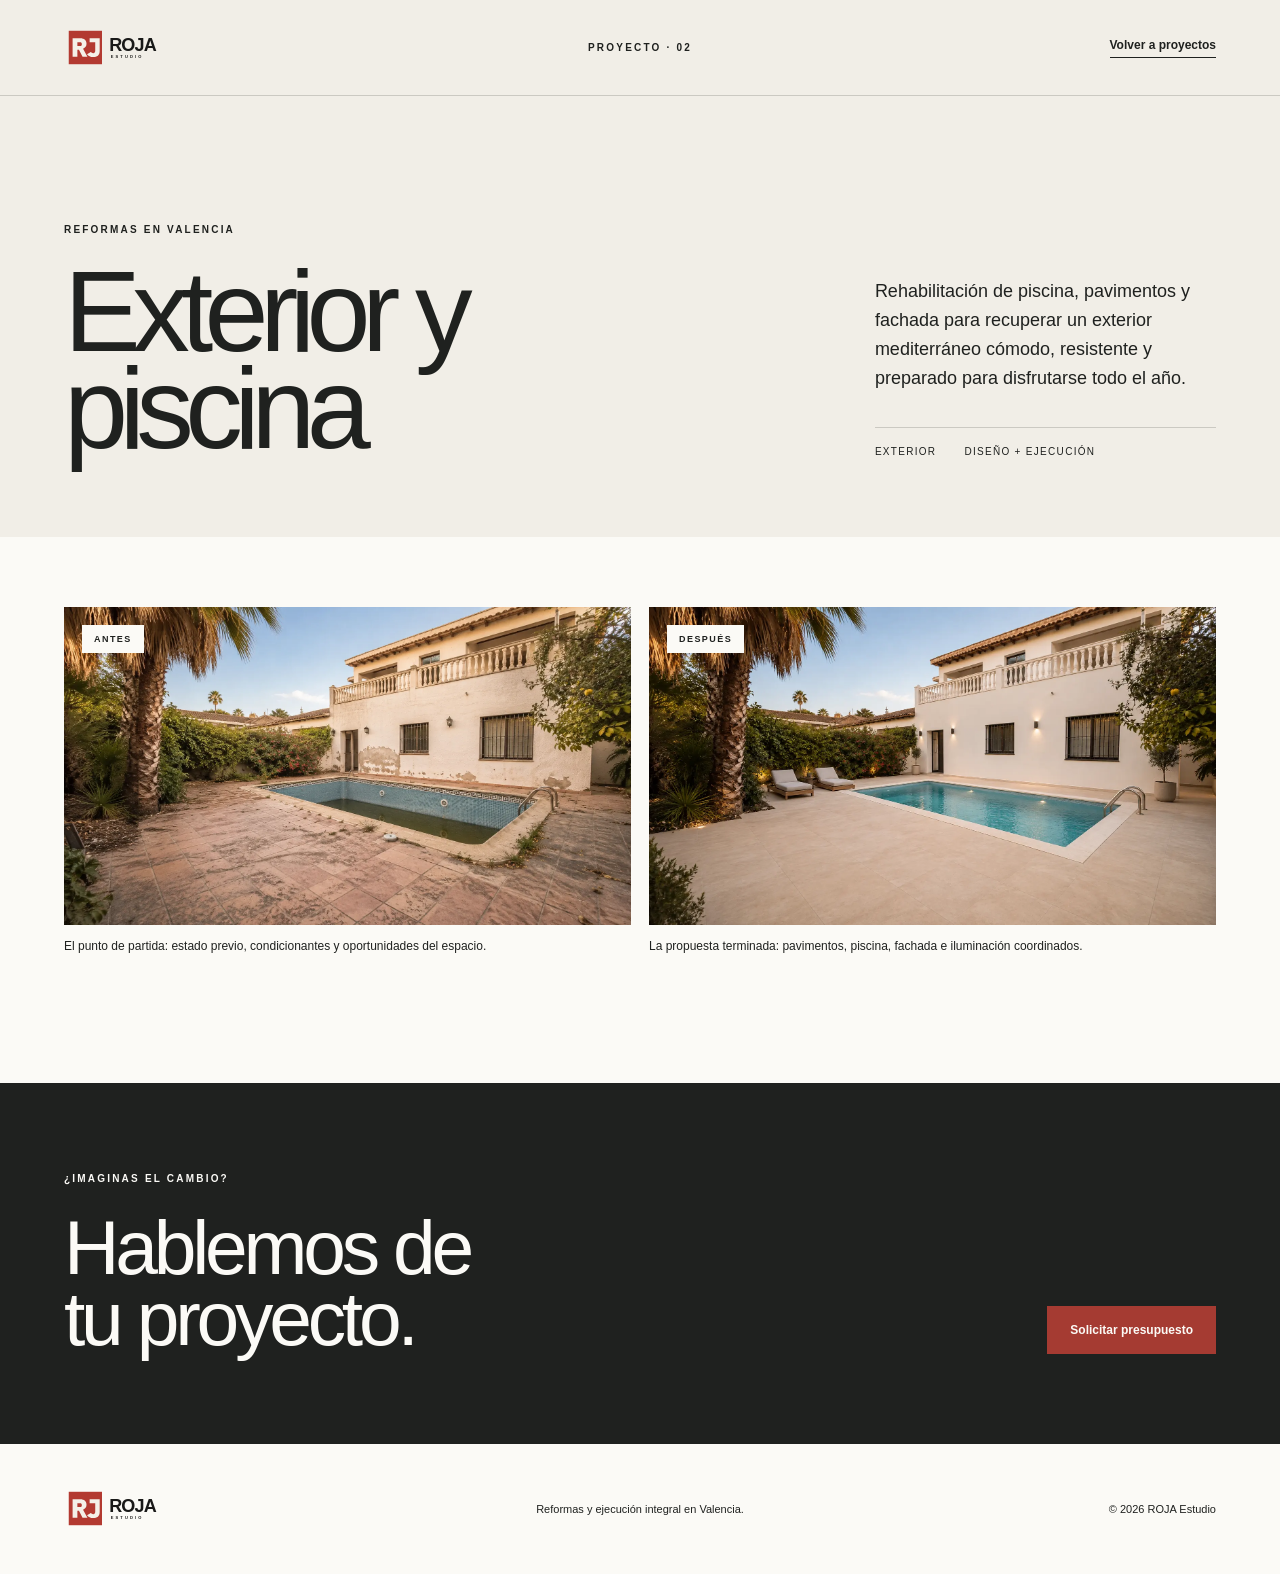
==== commit 97725d98: "Add files via upload" ====
--- a/proyectos/exterior-piscina/index.html
+++ b/proyectos/exterior-piscina/index.html
@@ -1,4 +1,4 @@
-<!doctype html><html lang="es"><head><meta charset="utf-8"><meta name="viewport" content="width=device-width,initial-scale=1"><title>Exterior y piscina | ROJA Estudio</title><meta name="description" content="Antes y después de la reforma de un exterior y piscina en Valencia."><meta name="robots" content="noindex,nofollow"><link rel="icon" href="/assets/brand/roja-rj-separado.svg" type="image/svg+xml"><link rel="stylesheet" href="/styles.css?v=20260818-3"></head><body><main class="project-page">
+<!doctype html><html lang="es"><head><meta charset="utf-8"><meta name="viewport" content="width=device-width,initial-scale=1"><title>Exterior y piscina | ROJA Estudio</title><meta name="description" content="Antes y después de la reforma de un exterior y piscina en Valencia."><meta name="robots" content="index,follow"><link rel="canonical" href="https://rojaestudio.es/proyectos/exterior-piscina/"><link rel="icon" href="/assets/brand/roja-rj-separado.svg" type="image/svg+xml"><link rel="icon" href="/favicon-48.png" type="image/png" sizes="48x48"><link rel="shortcut icon" href="/favicon.ico"><link rel="stylesheet" href="/styles.css?v=20260818-4"></head><body><main class="project-page">
 <header class="site-header project-header"><a class="brand" href="/" aria-label="ROJA Estudio, inicio"><img src="/assets/brand/roja-logo-horizontal-rj-separado-dark.svg" alt="ROJA Estudio"></a><span class="eyebrow" style="margin:0">Proyecto · 02</span><a class="project-nav-back" href="/#proyectos">Volver a proyectos</a></header>
 <section class="case-hero"><div><p class="eyebrow">Reformas en Valencia</p><h1>Exterior y piscina</h1></div><div><p class="case-summary">Rehabilitación de piscina, pavimentos y fachada para recuperar un exterior mediterráneo cómodo, resistente y preparado para disfrutarse todo el año.</p><div class="case-meta"><span>Exterior</span><span>Diseño + ejecución</span></div></div></section>
 <section class="comparison" aria-label="Antes y después de exterior y piscina"><div class="comparison-grid"><figure><div class="comparison-media"><img src="/images/piscina-antes.webp" alt="Exterior y piscina antes de la reforma"><span class="comparison-badge">Antes</span></div><figcaption>El punto de partida: estado previo, condicionantes y oportunidades del espacio.</figcaption></figure><figure><div class="comparison-media"><img src="/images/piscina-despues.webp" alt="Exterior y piscina después de la reforma"><span class="comparison-badge">Después</span></div><figcaption>La propuesta terminada: pavimentos, piscina, fachada e iluminación coordinados.</figcaption></figure></div></section>
--- a/styles.css
+++ b/styles.css
@@ -1,15 +1,16 @@
 :root{--red:#a53b32;--ink:#1f211f;--paper:#f1eee7;--paper-2:#e5e0d7;--line:rgba(31,33,31,.18);--white:#fbfaf6}
-*{box-sizing:border-box}html{scroll-behavior:smooth}body{margin:0;background:var(--paper);color:var(--ink);font-family:Arial,Helvetica,sans-serif;-webkit-font-smoothing:antialiased}a{color:inherit;text-decoration:none}p,h1,h2,h3{margin-top:0}
+*{box-sizing:border-box}html{scroll-behavior:smooth}body{margin:0;overflow-x:hidden;background:var(--paper);color:var(--ink);font-family:Arial,Helvetica,sans-serif;-webkit-font-smoothing:antialiased}img{max-width:100%}a{color:inherit;text-decoration:none}p,h1,h2,h3{margin-top:0}
 
-.site-header{height:92px;padding:0 clamp(24px,5vw,78px);display:grid;grid-template-columns:1fr auto 1fr;align-items:center;border-bottom:1px solid var(--line);position:relative;z-index:5}.brand{display:inline-flex;align-items:center;width:max-content}.brand img{display:block;width:142px;height:auto}.brand span{font-size:25px;font-weight:800;letter-spacing:-.07em}.brand small{font-size:8px;letter-spacing:.3em;font-weight:700}nav{display:flex;gap:34px;font-size:13px}nav a,.header-cta{transition:opacity .2s ease}nav a:hover,.header-cta:hover{opacity:.55}.header-cta{justify-self:end;font-size:12px;font-weight:700;border-bottom:1px solid currentColor;padding-bottom:5px}
+.site-header{height:96px;padding:0 clamp(24px,5vw,78px);display:grid;grid-template-columns:1fr auto 1fr;align-items:center;border-bottom:1px solid var(--line);position:sticky;top:0;z-index:100;background:rgba(241,238,231,.96);-webkit-backdrop-filter:blur(12px);backdrop-filter:blur(12px)}.brand{display:inline-flex;align-items:center;width:max-content}.brand img{display:block;width:190px;height:auto}.brand span{font-size:25px;font-weight:800;letter-spacing:-.07em}.brand small{font-size:8px;letter-spacing:.3em;font-weight:700}nav{display:flex;gap:34px;font-size:13px}nav a,.header-cta{transition:opacity .2s ease}nav a:hover,.header-cta:hover{opacity:.55}.header-cta{justify-self:end;font-size:12px;font-weight:700;border-bottom:1px solid currentColor;padding-bottom:5px}.hero,.section,.contact{scroll-margin-top:96px}
 
-.hero{min-height:calc(100vh - 92px);display:grid;grid-template-columns:54% 46%}.hero-copy{padding:clamp(70px,9vw,140px) clamp(24px,6vw,100px) 70px clamp(24px,5vw,78px);display:flex;flex-direction:column;justify-content:center}.eyebrow{font-size:10px;text-transform:uppercase;letter-spacing:.22em;font-weight:700;margin-bottom:28px}.hero h1{font-size:clamp(70px,9.4vw,158px);line-height:.82;letter-spacing:-.075em;font-weight:500;margin-bottom:46px}.hero-intro{font-size:clamp(18px,1.6vw,25px);line-height:1.5;max-width:610px;margin-bottom:44px}.hero-actions{display:flex;align-items:center;gap:32px}.button{display:inline-flex;padding:17px 23px;font-size:12px;font-weight:700;transition:transform .2s ease}.button:hover{transform:translateY(-2px)}.button-dark{background:var(--ink);color:var(--white)}.text-link{font-size:12px;font-weight:700;display:flex;gap:12px;align-items:center}.text-link span{font-size:18px;color:var(--red)}
+.hero{min-height:calc(100vh - 96px);display:grid;grid-template-columns:54% 46%}.hero-copy{padding:clamp(70px,9vw,140px) clamp(24px,6vw,100px) 70px clamp(24px,5vw,78px);display:flex;flex-direction:column;justify-content:center}.eyebrow{font-size:10px;text-transform:uppercase;letter-spacing:.22em;font-weight:700;margin-bottom:28px}.hero h1{font-size:clamp(66px,7.8vw,130px);line-height:.88;letter-spacing:-.065em;font-weight:500;margin-bottom:46px}.hero-intro{font-size:clamp(18px,1.6vw,25px);line-height:1.5;max-width:610px;margin-bottom:44px}.hero-actions{display:flex;align-items:center;gap:32px}.button{display:inline-flex;padding:17px 23px;font-size:12px;font-weight:700;transition:transform .2s ease}.button:hover{transform:translateY(-2px)}.button-dark{background:var(--ink);color:var(--white)}.text-link{font-size:12px;font-weight:700;display:inline-flex;align-items:center;border-bottom:1px solid currentColor;padding-bottom:4px}
 
 .hero-visual{position:relative;overflow:hidden;background:#d8d3c9;min-height:620px}.plan-grid{position:absolute;inset:0;opacity:.32;background-image:linear-gradient(var(--line) 1px,transparent 1px),linear-gradient(90deg,var(--line) 1px,transparent 1px);background-size:54px 54px}.red-volume{position:absolute;width:58%;height:57%;right:0;top:13%;background:var(--red);display:grid;place-items:center;box-shadow:-24px 28px 0 rgba(31,33,31,.12)}.hero-monogram{width:86%;height:86%;object-fit:contain;display:block}.material-card{position:absolute;width:36%;aspect-ratio:1;padding:24px;display:flex;flex-direction:column;justify-content:space-between}.material-card span{font-size:11px;font-weight:700}.material-card small{font-size:9px;text-transform:uppercase;letter-spacing:.2em}.material-stone{left:7%;bottom:8%;background:repeating-linear-gradient(135deg,#cbc4b7 0 2px,#d8d1c5 2px 8px)}.material-line{right:5%;bottom:-6%;background:var(--ink);color:var(--white)}.visual-note{position:absolute;top:9%;left:7%;font-size:11px;text-transform:uppercase;letter-spacing:.15em;line-height:1.6}
 
 .promise{min-height:96px;padding:0 clamp(24px,5vw,78px);border-top:1px solid var(--line);border-bottom:1px solid var(--line);display:grid;grid-template-columns:repeat(4,1fr);align-items:center;gap:24px}.promise p{margin:0;font-size:11px;font-weight:700;text-transform:uppercase;letter-spacing:.08em}.promise p:before{content:"•";color:var(--red);margin-right:12px}
 
-.section{padding:clamp(90px,11vw,180px) clamp(24px,5vw,78px)}.section-heading{display:grid;grid-template-columns:1fr 1.6fr 1fr;gap:48px;align-items:end;margin-bottom:86px}.section-heading .eyebrow{align-self:start}.section h2{font-size:clamp(48px,6.2vw,104px);line-height:.94;letter-spacing:-.065em;font-weight:500;margin-bottom:0}.section-heading>p:last-child,.projects-heading>p{font-size:16px;line-height:1.65;margin-bottom:4px;max-width:440px}.service-grid{display:grid;grid-template-columns:repeat(3,1fr);border-top:1px solid var(--line);border-left:1px solid var(--line)}.service-card{min-height:315px;padding:30px;border-right:1px solid var(--line);border-bottom:1px solid var(--line);display:flex;flex-direction:column;transition:background .25s,color .25s}.service-card:hover{background:var(--red);color:var(--white)}.service-card>span{font-size:10px;font-weight:700;margin-bottom:auto}.service-card h3{font-size:24px;letter-spacing:-.03em;margin-bottom:18px}.service-card p{font-size:14px;line-height:1.65;margin-bottom:0;max-width:340px;opacity:.8}
+.section{padding:clamp(90px,11vw,180px) clamp(24px,5vw,78px)}.section-heading{display:grid;grid-template-columns:minmax(0,1.65fr) minmax(260px,.55fr);gap:8vw;align-items:end;margin-bottom:86px}.services-title{min-width:0}.services-title .eyebrow{margin-bottom:38px}.services-title h2{font-size:clamp(48px,5.2vw,88px);line-height:.96}.services-title h2 span{display:block}.section h2{font-size:clamp(48px,6.2vw,104px);line-height:.94;letter-spacing:-.065em;font-weight:500;margin-bottom:0}.section-heading>p:last-child,.projects-heading>p{font-size:16px;line-height:1.65;margin-bottom:4px;max-width:440px}.service-grid{display:grid;grid-template-columns:repeat(3,1fr);border-top:1px solid var(--line);border-left:1px solid var(--line)}.service-card{min-height:315px;padding:30px;border-right:1px solid var(--line);border-bottom:1px solid var(--line);display:flex;flex-direction:column;transition:background .25s,color .25s}.service-card:hover{background:var(--red);color:var(--white)}.service-card>span{font-size:10px;font-weight:700;margin-bottom:auto}.service-card h3{font-size:24px;letter-spacing:-.03em;margin-bottom:18px}.service-card p{font-size:14px;line-height:1.65;margin-bottom:0;max-width:340px;opacity:.8}
+@media(min-width:981px){.services-title h2 span{white-space:nowrap}}
 
 .process{background:var(--ink);color:var(--white);display:grid;grid-template-columns:.75fr 1.25fr;gap:8vw}.process-title h2{max-width:620px}.process-list{border-top:1px solid rgba(255,255,255,.25)}.process-list article{display:grid;grid-template-columns:52px 150px 1fr;gap:20px;padding:28px 0;border-bottom:1px solid rgba(255,255,255,.25);align-items:baseline}.process-list span{color:#d7756c;font-size:10px}.process-list h3{font-size:20px;margin:0}.process-list p{font-size:14px;line-height:1.6;opacity:.68;margin:0}
 
@@ -27,6 +28,6 @@
 
 footer{min-height:130px;padding:0 clamp(24px,5vw,78px);display:grid;grid-template-columns:1fr auto 1fr;align-items:center;font-size:11px}.footer-brand{justify-self:start}footer p{margin:0}footer p:last-child{justify-self:end}
 
-@media(max-width:980px){.site-header{grid-template-columns:1fr auto}nav{display:none}.hero{grid-template-columns:1fr}.hero-copy{min-height:720px}.hero-visual{min-height:680px}.promise{grid-template-columns:repeat(2,1fr);padding-top:24px;padding-bottom:24px;gap:22px}.section-heading{grid-template-columns:1fr}.section-heading .eyebrow{margin-bottom:0}.service-grid{grid-template-columns:repeat(2,1fr)}.process,.about,.contact,.case-hero{grid-template-columns:1fr}.about-mark{width:230px}.projects-heading{grid-template-columns:1fr}.comparison-grid{grid-template-columns:1fr}}
-@media(max-width:640px){.site-header{height:74px;padding:0 20px}.brand img{width:118px}.header-cta{font-size:10px}.project-nav-back{font-size:10px}.hero{min-height:auto}.hero-copy{min-height:650px;padding:72px 22px 60px}.hero h1{font-size:clamp(65px,22vw,98px);margin-bottom:36px}.hero-intro{font-size:18px}.hero-actions{align-items:flex-start;flex-direction:column}.hero-visual{min-height:540px}.red-volume{width:64%;height:54%}.material-card{width:43%}.promise{grid-template-columns:1fr}.section{padding:92px 22px}.section-heading{margin-bottom:52px;gap:26px}.section h2{font-size:54px}.service-grid{grid-template-columns:1fr}.service-card{min-height:275px}.process{gap:58px}.process-list article{grid-template-columns:36px 1fr}.process-list p{grid-column:2}.project-grid{grid-template-columns:1fr;grid-template-rows:420px 260px 260px}.project-large{grid-row:auto}.audience-list{grid-template-columns:1fr}.audience-list article+article{border-left:0;padding-left:0}.audience-list h3{margin-top:48px}.about-mark{width:190px}.contact{padding:100px 22px 50px}.contact h2{font-size:59px}.form-row{grid-template-columns:1fr}.contact-meta{flex-direction:column;gap:12px}.case-hero{padding:80px 22px 58px}.case-hero h1{font-size:64px}.comparison{padding:40px 22px 90px}.case-meta{flex-direction:column;gap:8px}.case-cta{align-items:flex-start;flex-direction:column;padding:70px 22px}footer{grid-template-columns:1fr;gap:18px;padding:35px 22px}footer p:last-child{justify-self:start}}
+@media(max-width:980px){.site-header{grid-template-columns:1fr auto}nav{display:none}.hero{grid-template-columns:1fr}.hero-copy{min-height:720px}.hero-visual{min-height:680px}.promise{grid-template-columns:repeat(2,1fr);padding-top:24px;padding-bottom:24px;gap:22px}.section-heading{grid-template-columns:1fr}.services-title .eyebrow{margin-bottom:28px}.service-grid{grid-template-columns:repeat(2,1fr)}.process,.about,.contact,.case-hero{grid-template-columns:1fr}.about-mark{width:230px}.projects-heading{grid-template-columns:1fr}.comparison-grid{grid-template-columns:1fr}}
+@media(max-width:640px){.site-header{height:76px;padding:0 20px}.brand img{width:132px}.header-cta{font-size:10px;max-width:118px;text-align:right;line-height:1.25}.project-header{grid-template-columns:1fr auto}.project-header>.eyebrow{display:none}.project-nav-back{font-size:10px;white-space:nowrap}.hero,.section,.contact{scroll-margin-top:76px}.hero{min-height:auto}.hero-copy{min-height:610px;padding:68px 22px 56px}.hero h1{font-size:clamp(54px,16.8vw,70px);line-height:.91;letter-spacing:-.055em;margin-bottom:34px}.hero-intro{font-size:18px}.hero-actions{align-items:flex-start;flex-direction:column;gap:24px}.hero-visual{min-height:520px}.red-volume{width:64%;height:54%}.material-card{width:43%;padding:19px}.visual-note{font-size:9px}.promise{grid-template-columns:1fr}.section{padding:88px 22px}.section-heading{margin-bottom:50px;gap:28px}.section h2,.services-title h2{font-size:clamp(44px,14vw,54px);line-height:.98;letter-spacing:-.055em}.services-title h2 span{display:inline}.services-title h2 span+span:before{content:" ";}.service-grid{grid-template-columns:1fr}.service-card{min-height:260px}.process{gap:56px}.process-list article{grid-template-columns:36px minmax(0,1fr);gap:14px}.process-list p{grid-column:2}.project-grid{grid-template-columns:1fr;grid-template-rows:390px 250px 250px}.project-large{grid-row:auto}.project-photo{padding:22px}.project-photo span{left:22px;top:22px}.audience-list{grid-template-columns:1fr}.audience-list article+article{border-left:0;padding-left:0}.audience-list h3{margin-top:48px}.about-mark{width:180px}.about-copy h2{font-size:clamp(42px,13vw,52px);line-height:1}.about-copy .about-lead{font-size:22px!important}.contact{padding:88px 22px 48px;gap:58px}.contact h2{font-size:clamp(47px,14vw,58px);line-height:.94;letter-spacing:-.06em}.contact-intro>p:not(.eyebrow){font-size:17px}.contact-intro a,.contact-meta a{overflow-wrap:anywhere}.budget-form{padding:22px 18px}.form-row{grid-template-columns:1fr}.contact-meta{flex-direction:column;gap:12px}.case-hero{padding:76px 22px 54px}.case-hero h1{font-size:clamp(52px,16vw,64px);line-height:.9}.comparison{padding:40px 22px 88px}.case-meta{flex-direction:column;gap:8px}.case-cta{align-items:flex-start;flex-direction:column;padding:68px 22px}footer{grid-template-columns:1fr;gap:18px;padding:35px 22px}footer p:last-child{justify-self:start}}
 @media(prefers-reduced-motion:reduce){html{scroll-behavior:auto}*,*:before,*:after{transition:none!important}}
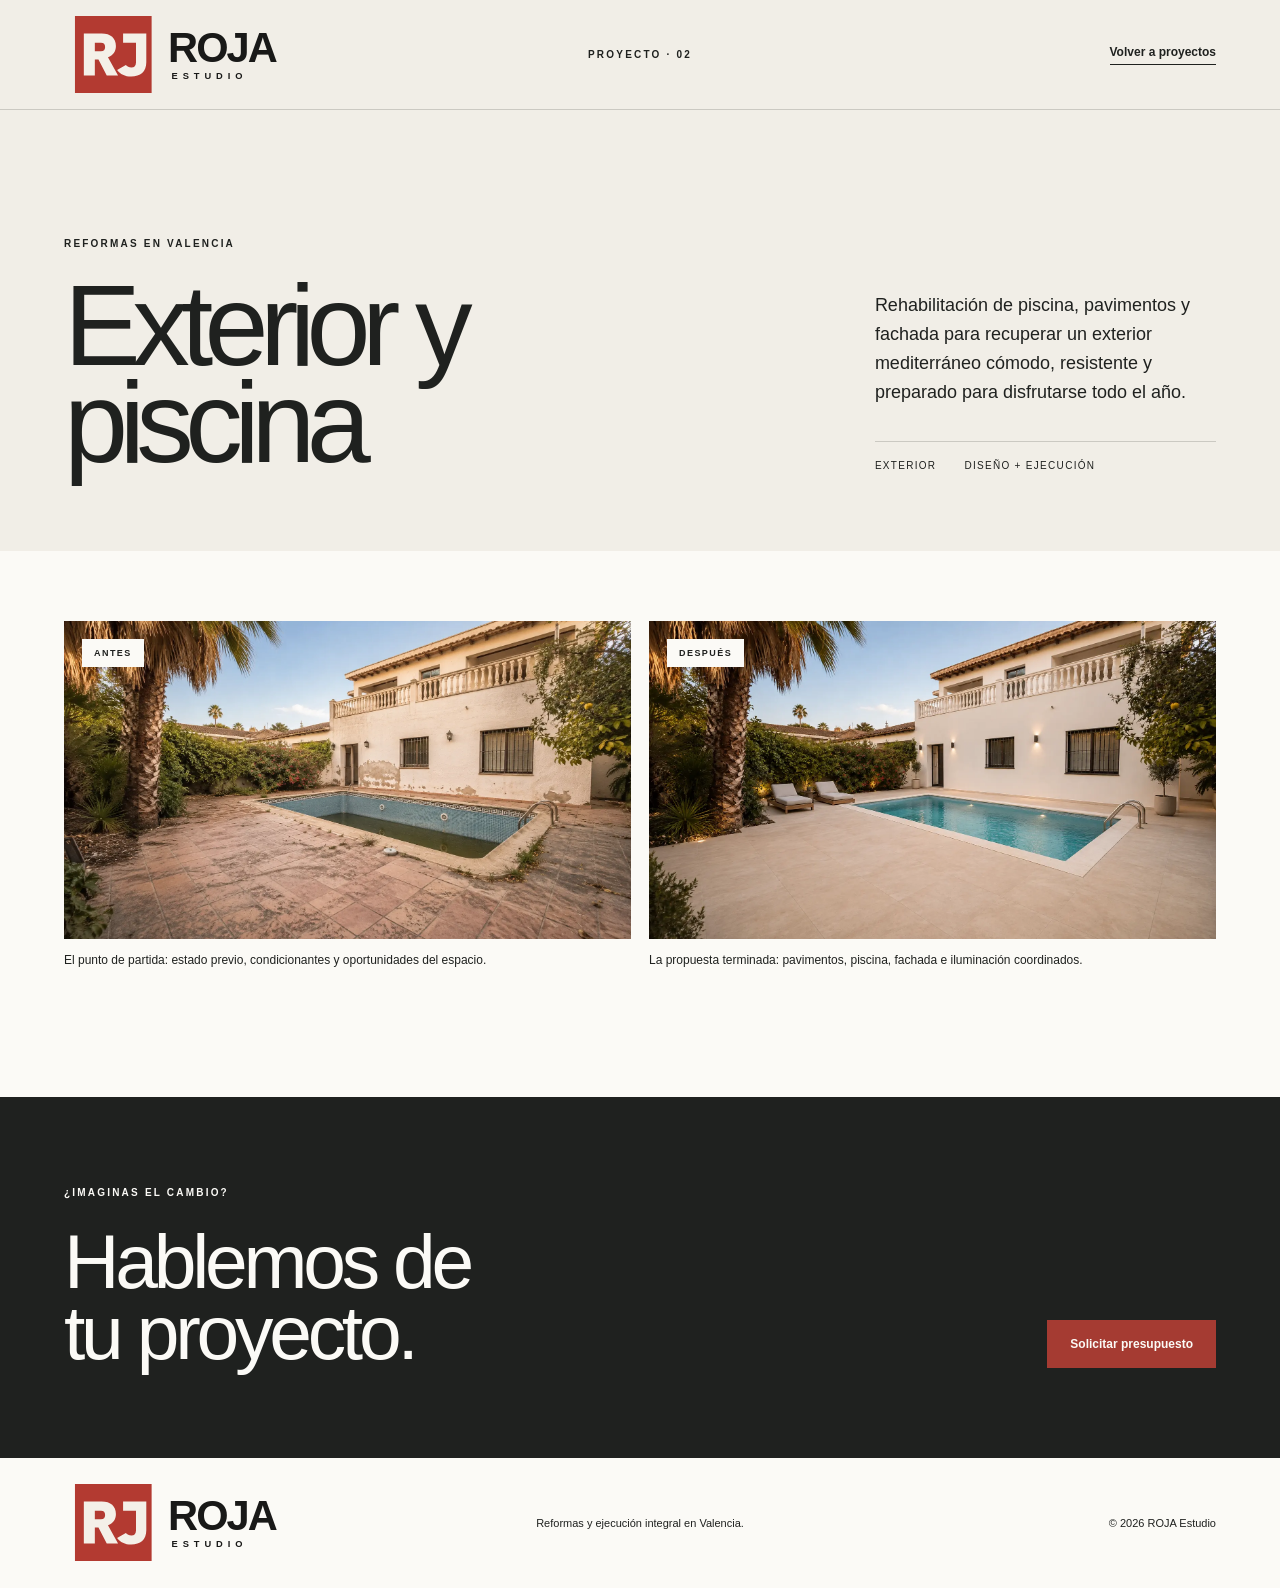
==== commit 570b60f6: "Add files via upload" ====
--- a/proyectos/exterior-piscina/index.html
+++ b/proyectos/exterior-piscina/index.html
@@ -1,5 +1,5 @@
-<!doctype html><html lang="es"><head><meta charset="utf-8"><meta name="viewport" content="width=device-width,initial-scale=1"><title>Exterior y piscina | ROJA Estudio</title><meta name="description" content="Antes y después de la reforma de un exterior y piscina en Valencia."><meta name="robots" content="index,follow"><link rel="canonical" href="https://rojaestudio.es/proyectos/exterior-piscina/"><link rel="icon" href="/assets/brand/roja-rj-separado.svg" type="image/svg+xml"><link rel="icon" href="/favicon-48.png" type="image/png" sizes="48x48"><link rel="shortcut icon" href="/favicon.ico"><link rel="stylesheet" href="/styles.css?v=20260818-4"></head><body><main class="project-page">
-<header class="site-header project-header"><a class="brand" href="/" aria-label="ROJA Estudio, inicio"><img src="/assets/brand/roja-logo-horizontal-rj-separado-dark.svg" alt="ROJA Estudio"></a><span class="eyebrow" style="margin:0">Proyecto · 02</span><a class="project-nav-back" href="/#proyectos">Volver a proyectos</a></header>
+<!doctype html><html lang="es"><head><meta charset="utf-8"><meta name="viewport" content="width=device-width,initial-scale=1"><title>Exterior y piscina | ROJA Estudio</title><meta name="description" content="Antes y después de la reforma de un exterior y piscina en Valencia."><meta name="robots" content="index,follow"><link rel="canonical" href="https://rojaestudio.es/proyectos/exterior-piscina/"><link rel="icon" href="/assets/brand/roja-rj-separado.svg" type="image/svg+xml"><link rel="icon" href="/favicon-48.png" type="image/png" sizes="48x48"><link rel="shortcut icon" href="/favicon.ico"><link rel="stylesheet" href="/styles.css?v=20260818-6"></head><body><main class="project-page">
+<header class="site-header project-header"><a class="brand" href="/" aria-label="ROJA Estudio, inicio"><img src="/assets/brand/roja-header-logo-v2.svg?v=2" alt="ROJA Estudio"></a><span class="eyebrow" style="margin:0">Proyecto · 02</span><a class="project-nav-back" href="/#proyectos">Volver a proyectos</a></header>
 <section class="case-hero"><div><p class="eyebrow">Reformas en Valencia</p><h1>Exterior y piscina</h1></div><div><p class="case-summary">Rehabilitación de piscina, pavimentos y fachada para recuperar un exterior mediterráneo cómodo, resistente y preparado para disfrutarse todo el año.</p><div class="case-meta"><span>Exterior</span><span>Diseño + ejecución</span></div></div></section>
 <section class="comparison" aria-label="Antes y después de exterior y piscina"><div class="comparison-grid"><figure><div class="comparison-media"><img src="/images/piscina-antes.webp" alt="Exterior y piscina antes de la reforma"><span class="comparison-badge">Antes</span></div><figcaption>El punto de partida: estado previo, condicionantes y oportunidades del espacio.</figcaption></figure><figure><div class="comparison-media"><img src="/images/piscina-despues.webp" alt="Exterior y piscina después de la reforma"><span class="comparison-badge">Después</span></div><figcaption>La propuesta terminada: pavimentos, piscina, fachada e iluminación coordinados.</figcaption></figure></div></section>
-<section class="case-cta"><div><p class="eyebrow">¿Imaginas el cambio?</p><h2>Hablemos de<br>tu proyecto.</h2></div><a class="button" href="../../#contacto">Solicitar presupuesto</a></section><footer><a class="brand footer-brand" href="../../"><img src="/assets/brand/roja-logo-horizontal-rj-separado-dark.svg" alt="ROJA Estudio"></a><p>Reformas y ejecución integral en Valencia.</p><p>© 2026 ROJA Estudio</p></footer></main></body></html>
+<section class="case-cta"><div><p class="eyebrow">¿Imaginas el cambio?</p><h2>Hablemos de<br>tu proyecto.</h2></div><a class="button" href="../../#contacto">Solicitar presupuesto</a></section><footer><a class="brand footer-brand" href="../../"><img src="/assets/brand/roja-header-logo-v2.svg?v=2" alt="ROJA Estudio"></a><p>Reformas y ejecución integral en Valencia.</p><p>© 2026 ROJA Estudio</p></footer></main></body></html>
--- a/styles.css
+++ b/styles.css
@@ -1,9 +1,9 @@
 :root{--red:#a53b32;--ink:#1f211f;--paper:#f1eee7;--paper-2:#e5e0d7;--line:rgba(31,33,31,.18);--white:#fbfaf6}
 *{box-sizing:border-box}html{scroll-behavior:smooth}body{margin:0;overflow-x:hidden;background:var(--paper);color:var(--ink);font-family:Arial,Helvetica,sans-serif;-webkit-font-smoothing:antialiased}img{max-width:100%}a{color:inherit;text-decoration:none}p,h1,h2,h3{margin-top:0}
 
-.site-header{height:96px;padding:0 clamp(24px,5vw,78px);display:grid;grid-template-columns:1fr auto 1fr;align-items:center;border-bottom:1px solid var(--line);position:sticky;top:0;z-index:100;background:rgba(241,238,231,.96);-webkit-backdrop-filter:blur(12px);backdrop-filter:blur(12px)}.brand{display:inline-flex;align-items:center;width:max-content}.brand img{display:block;width:190px;height:auto}.brand span{font-size:25px;font-weight:800;letter-spacing:-.07em}.brand small{font-size:8px;letter-spacing:.3em;font-weight:700}nav{display:flex;gap:34px;font-size:13px}nav a,.header-cta{transition:opacity .2s ease}nav a:hover,.header-cta:hover{opacity:.55}.header-cta{justify-self:end;font-size:12px;font-weight:700;border-bottom:1px solid currentColor;padding-bottom:5px}.hero,.section,.contact{scroll-margin-top:96px}
+.site-header{height:110px;padding:0 clamp(24px,5vw,78px);display:grid;grid-template-columns:1fr auto 1fr;align-items:center;border-bottom:1px solid var(--line);position:sticky;top:0;z-index:100;background:rgba(241,238,231,.96);-webkit-backdrop-filter:blur(12px);backdrop-filter:blur(12px)}.brand{display:inline-flex;align-items:center;width:max-content}.brand img{display:block;width:230px;height:auto}.brand span{font-size:25px;font-weight:800;letter-spacing:-.07em}.brand small{font-size:8px;letter-spacing:.3em;font-weight:700}nav{display:flex;gap:34px;font-size:13px}nav a,.header-cta{transition:opacity .2s ease}nav a:hover,.header-cta:hover{opacity:.55}.header-cta{justify-self:end;font-size:12px;font-weight:700;border-bottom:1px solid currentColor;padding-bottom:5px}.hero,.section,.contact{scroll-margin-top:110px}
 
-.hero{min-height:calc(100vh - 96px);display:grid;grid-template-columns:54% 46%}.hero-copy{padding:clamp(70px,9vw,140px) clamp(24px,6vw,100px) 70px clamp(24px,5vw,78px);display:flex;flex-direction:column;justify-content:center}.eyebrow{font-size:10px;text-transform:uppercase;letter-spacing:.22em;font-weight:700;margin-bottom:28px}.hero h1{font-size:clamp(66px,7.8vw,130px);line-height:.88;letter-spacing:-.065em;font-weight:500;margin-bottom:46px}.hero-intro{font-size:clamp(18px,1.6vw,25px);line-height:1.5;max-width:610px;margin-bottom:44px}.hero-actions{display:flex;align-items:center;gap:32px}.button{display:inline-flex;padding:17px 23px;font-size:12px;font-weight:700;transition:transform .2s ease}.button:hover{transform:translateY(-2px)}.button-dark{background:var(--ink);color:var(--white)}.text-link{font-size:12px;font-weight:700;display:inline-flex;align-items:center;border-bottom:1px solid currentColor;padding-bottom:4px}
+.hero{min-height:calc(100vh - 104px);display:grid;grid-template-columns:54% 46%}.hero-copy{padding:clamp(70px,9vw,140px) clamp(24px,6vw,100px) 70px clamp(24px,5vw,78px);display:flex;flex-direction:column;justify-content:center}.eyebrow{font-size:10px;text-transform:uppercase;letter-spacing:.22em;font-weight:700;margin-bottom:28px}.hero h1{font-size:clamp(66px,7.8vw,130px);line-height:.88;letter-spacing:-.065em;font-weight:500;margin-bottom:46px}.hero-intro{font-size:clamp(18px,1.6vw,25px);line-height:1.5;max-width:610px;margin-bottom:44px}.hero-actions{display:flex;align-items:center;gap:32px}.button{display:inline-flex;padding:17px 23px;font-size:12px;font-weight:700;transition:transform .2s ease}.button:hover{transform:translateY(-2px)}.button-dark{background:var(--ink);color:var(--white)}.text-link{font-size:12px;font-weight:700;display:inline-flex;align-items:center;border-bottom:1px solid currentColor;padding-bottom:4px}
 
 .hero-visual{position:relative;overflow:hidden;background:#d8d3c9;min-height:620px}.plan-grid{position:absolute;inset:0;opacity:.32;background-image:linear-gradient(var(--line) 1px,transparent 1px),linear-gradient(90deg,var(--line) 1px,transparent 1px);background-size:54px 54px}.red-volume{position:absolute;width:58%;height:57%;right:0;top:13%;background:var(--red);display:grid;place-items:center;box-shadow:-24px 28px 0 rgba(31,33,31,.12)}.hero-monogram{width:86%;height:86%;object-fit:contain;display:block}.material-card{position:absolute;width:36%;aspect-ratio:1;padding:24px;display:flex;flex-direction:column;justify-content:space-between}.material-card span{font-size:11px;font-weight:700}.material-card small{font-size:9px;text-transform:uppercase;letter-spacing:.2em}.material-stone{left:7%;bottom:8%;background:repeating-linear-gradient(135deg,#cbc4b7 0 2px,#d8d1c5 2px 8px)}.material-line{right:5%;bottom:-6%;background:var(--ink);color:var(--white)}.visual-note{position:absolute;top:9%;left:7%;font-size:11px;text-transform:uppercase;letter-spacing:.15em;line-height:1.6}
 
@@ -29,5 +29,5 @@
 footer{min-height:130px;padding:0 clamp(24px,5vw,78px);display:grid;grid-template-columns:1fr auto 1fr;align-items:center;font-size:11px}.footer-brand{justify-self:start}footer p{margin:0}footer p:last-child{justify-self:end}
 
 @media(max-width:980px){.site-header{grid-template-columns:1fr auto}nav{display:none}.hero{grid-template-columns:1fr}.hero-copy{min-height:720px}.hero-visual{min-height:680px}.promise{grid-template-columns:repeat(2,1fr);padding-top:24px;padding-bottom:24px;gap:22px}.section-heading{grid-template-columns:1fr}.services-title .eyebrow{margin-bottom:28px}.service-grid{grid-template-columns:repeat(2,1fr)}.process,.about,.contact,.case-hero{grid-template-columns:1fr}.about-mark{width:230px}.projects-heading{grid-template-columns:1fr}.comparison-grid{grid-template-columns:1fr}}
-@media(max-width:640px){.site-header{height:76px;padding:0 20px}.brand img{width:132px}.header-cta{font-size:10px;max-width:118px;text-align:right;line-height:1.25}.project-header{grid-template-columns:1fr auto}.project-header>.eyebrow{display:none}.project-nav-back{font-size:10px;white-space:nowrap}.hero,.section,.contact{scroll-margin-top:76px}.hero{min-height:auto}.hero-copy{min-height:610px;padding:68px 22px 56px}.hero h1{font-size:clamp(54px,16.8vw,70px);line-height:.91;letter-spacing:-.055em;margin-bottom:34px}.hero-intro{font-size:18px}.hero-actions{align-items:flex-start;flex-direction:column;gap:24px}.hero-visual{min-height:520px}.red-volume{width:64%;height:54%}.material-card{width:43%;padding:19px}.visual-note{font-size:9px}.promise{grid-template-columns:1fr}.section{padding:88px 22px}.section-heading{margin-bottom:50px;gap:28px}.section h2,.services-title h2{font-size:clamp(44px,14vw,54px);line-height:.98;letter-spacing:-.055em}.services-title h2 span{display:inline}.services-title h2 span+span:before{content:" ";}.service-grid{grid-template-columns:1fr}.service-card{min-height:260px}.process{gap:56px}.process-list article{grid-template-columns:36px minmax(0,1fr);gap:14px}.process-list p{grid-column:2}.project-grid{grid-template-columns:1fr;grid-template-rows:390px 250px 250px}.project-large{grid-row:auto}.project-photo{padding:22px}.project-photo span{left:22px;top:22px}.audience-list{grid-template-columns:1fr}.audience-list article+article{border-left:0;padding-left:0}.audience-list h3{margin-top:48px}.about-mark{width:180px}.about-copy h2{font-size:clamp(42px,13vw,52px);line-height:1}.about-copy .about-lead{font-size:22px!important}.contact{padding:88px 22px 48px;gap:58px}.contact h2{font-size:clamp(47px,14vw,58px);line-height:.94;letter-spacing:-.06em}.contact-intro>p:not(.eyebrow){font-size:17px}.contact-intro a,.contact-meta a{overflow-wrap:anywhere}.budget-form{padding:22px 18px}.form-row{grid-template-columns:1fr}.contact-meta{flex-direction:column;gap:12px}.case-hero{padding:76px 22px 54px}.case-hero h1{font-size:clamp(52px,16vw,64px);line-height:.9}.comparison{padding:40px 22px 88px}.case-meta{flex-direction:column;gap:8px}.case-cta{align-items:flex-start;flex-direction:column;padding:68px 22px}footer{grid-template-columns:1fr;gap:18px;padding:35px 22px}footer p:last-child{justify-self:start}}
+@media(max-width:640px){.site-header{height:88px;padding:0 14px}.brand img{width:158px}.header-cta{font-size:10px;max-width:112px;text-align:right;line-height:1.25}.project-header{grid-template-columns:1fr auto}.project-header>.eyebrow{display:none}.project-nav-back{font-size:10px;white-space:nowrap}.hero,.section,.contact{scroll-margin-top:88px}.hero{min-height:auto}.hero-copy{min-height:610px;padding:68px 22px 56px}.hero h1{font-size:clamp(54px,16.8vw,70px);line-height:.91;letter-spacing:-.055em;margin-bottom:34px}.hero-intro{font-size:18px}.hero-actions{align-items:flex-start;flex-direction:column;gap:24px}.hero-visual{min-height:520px}.red-volume{width:64%;height:54%}.material-card{width:43%;padding:19px}.visual-note{font-size:9px}.promise{grid-template-columns:1fr}.section{padding:88px 22px}.section-heading{margin-bottom:50px;gap:28px}.section h2,.services-title h2{font-size:clamp(44px,14vw,54px);line-height:.98;letter-spacing:-.055em}.services-title h2 span{display:inline}.services-title h2 span+span:before{content:" ";}.service-grid{grid-template-columns:1fr}.service-card{min-height:260px}.process{gap:56px}.process-list article{grid-template-columns:36px minmax(0,1fr);gap:14px}.process-list p{grid-column:2}.project-grid{grid-template-columns:1fr;grid-template-rows:390px 250px 250px}.project-large{grid-row:auto}.project-photo{padding:22px}.project-photo span{left:22px;top:22px}.audience-list{grid-template-columns:1fr}.audience-list article+article{border-left:0;padding-left:0}.audience-list h3{margin-top:48px}.about-mark{width:180px}.about-copy h2{font-size:clamp(42px,13vw,52px);line-height:1}.about-copy .about-lead{font-size:22px!important}.contact{padding:88px 22px 48px;gap:58px}.contact h2{font-size:clamp(47px,14vw,58px);line-height:.94;letter-spacing:-.06em}.contact-intro>p:not(.eyebrow){font-size:17px}.contact-intro a,.contact-meta a{overflow-wrap:anywhere}.budget-form{padding:22px 18px}.form-row{grid-template-columns:1fr}.contact-meta{flex-direction:column;gap:12px}.case-hero{padding:76px 22px 54px}.case-hero h1{font-size:clamp(52px,16vw,64px);line-height:.9}.comparison{padding:40px 22px 88px}.case-meta{flex-direction:column;gap:8px}.case-cta{align-items:flex-start;flex-direction:column;padding:68px 22px}footer{grid-template-columns:1fr;gap:18px;padding:35px 22px}footer p:last-child{justify-self:start}}
 @media(prefers-reduced-motion:reduce){html{scroll-behavior:auto}*,*:before,*:after{transition:none!important}}
